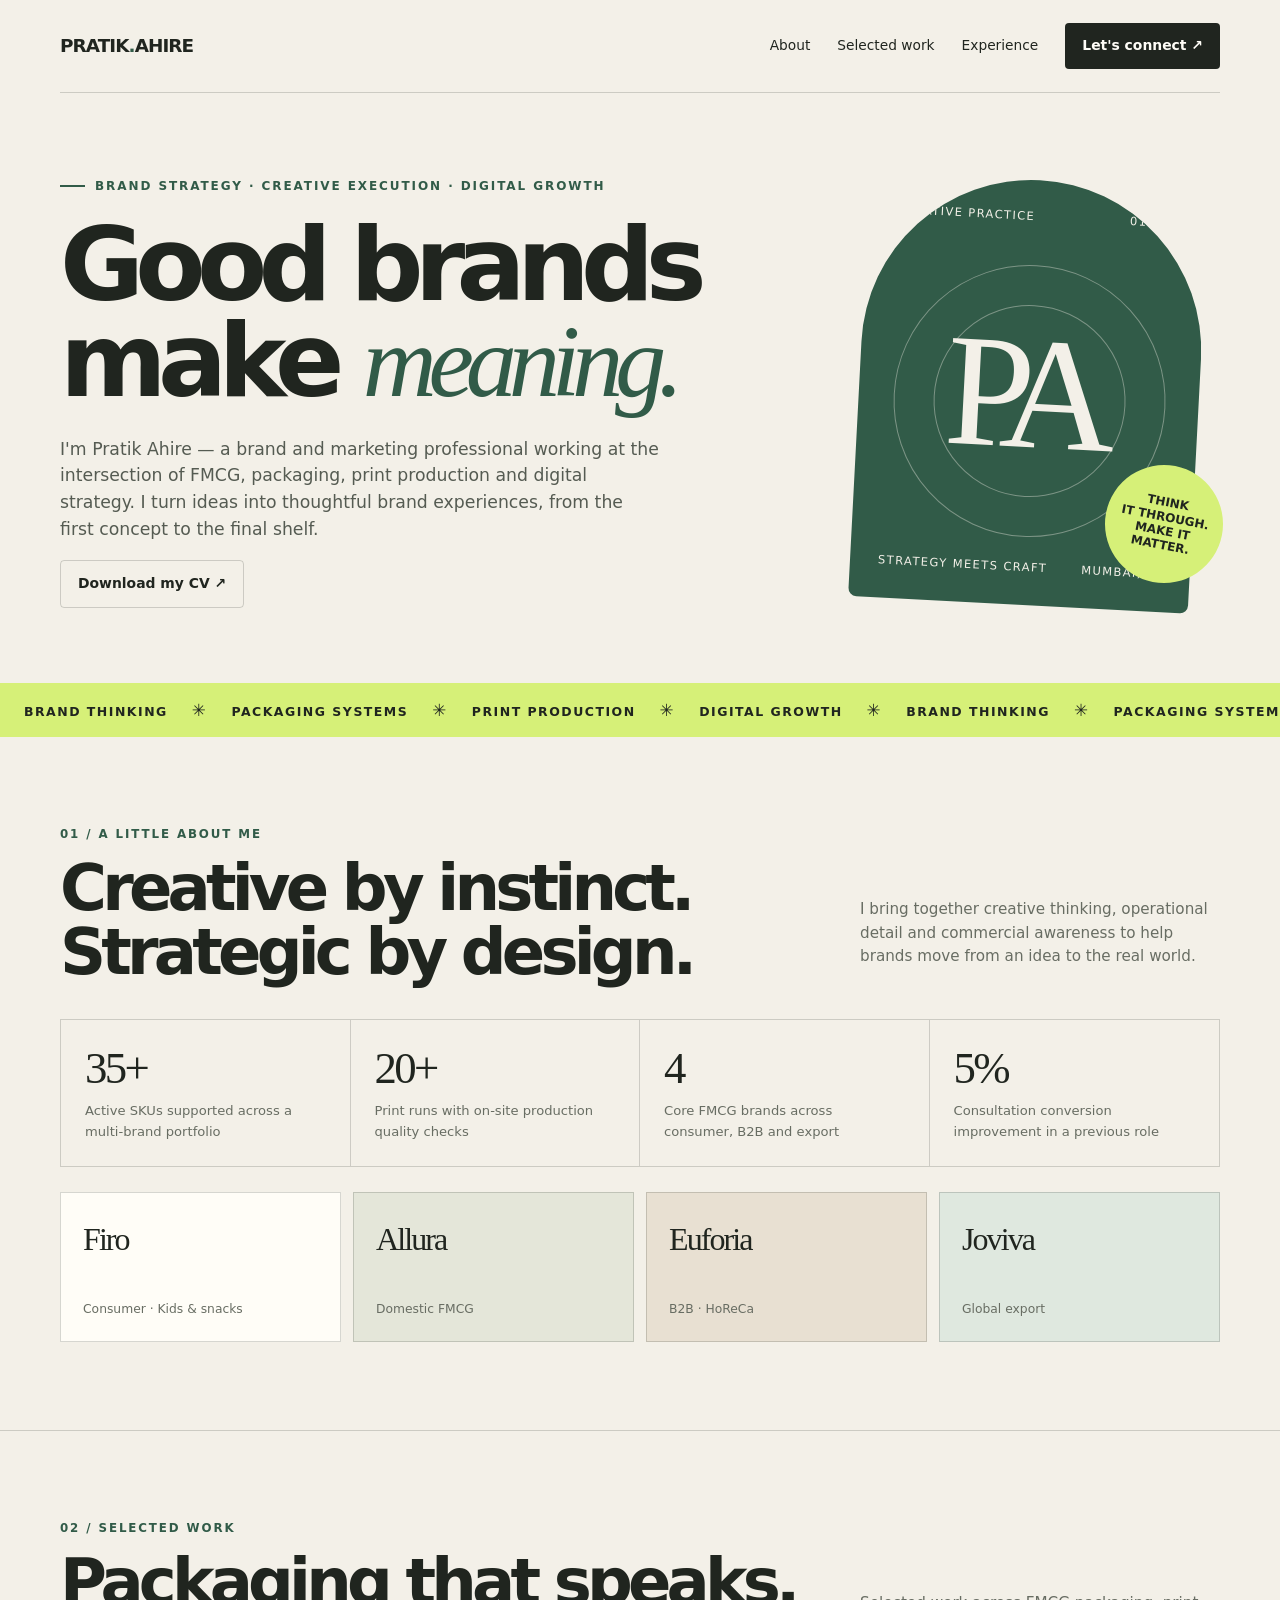
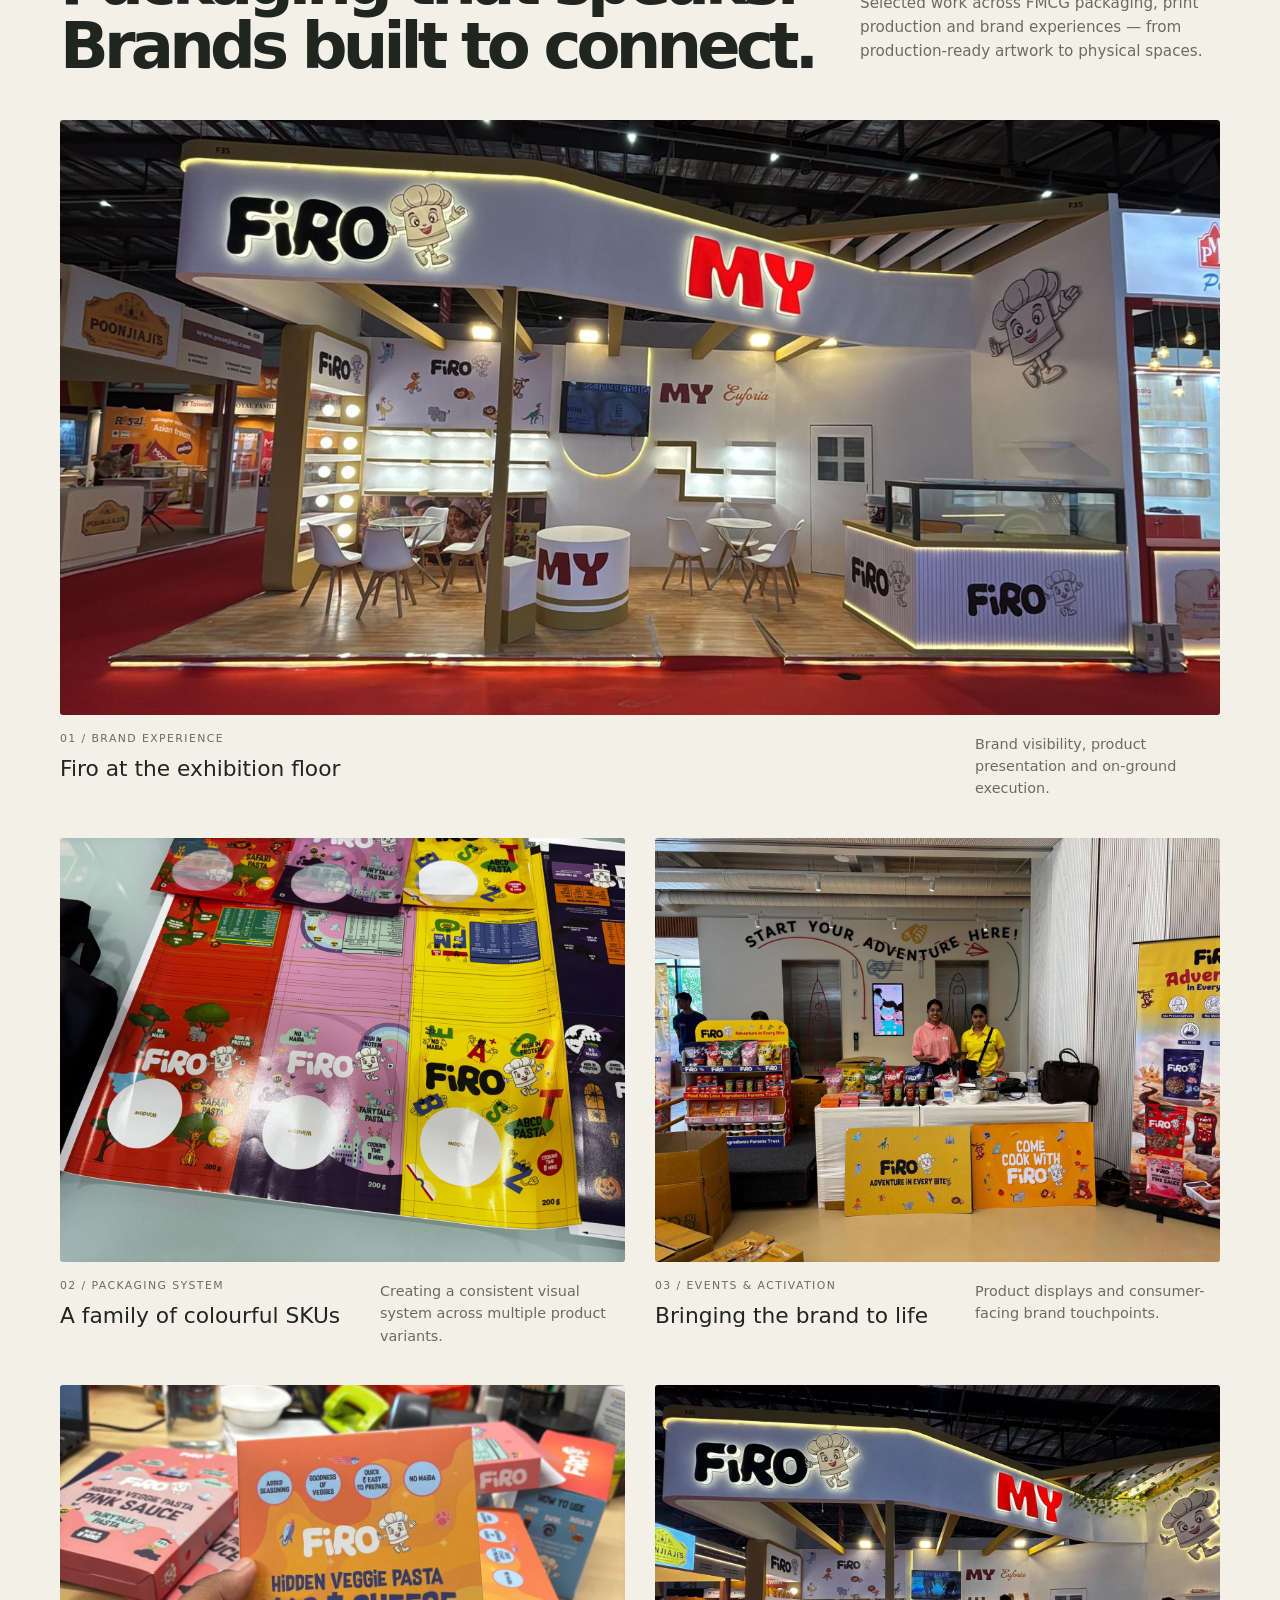
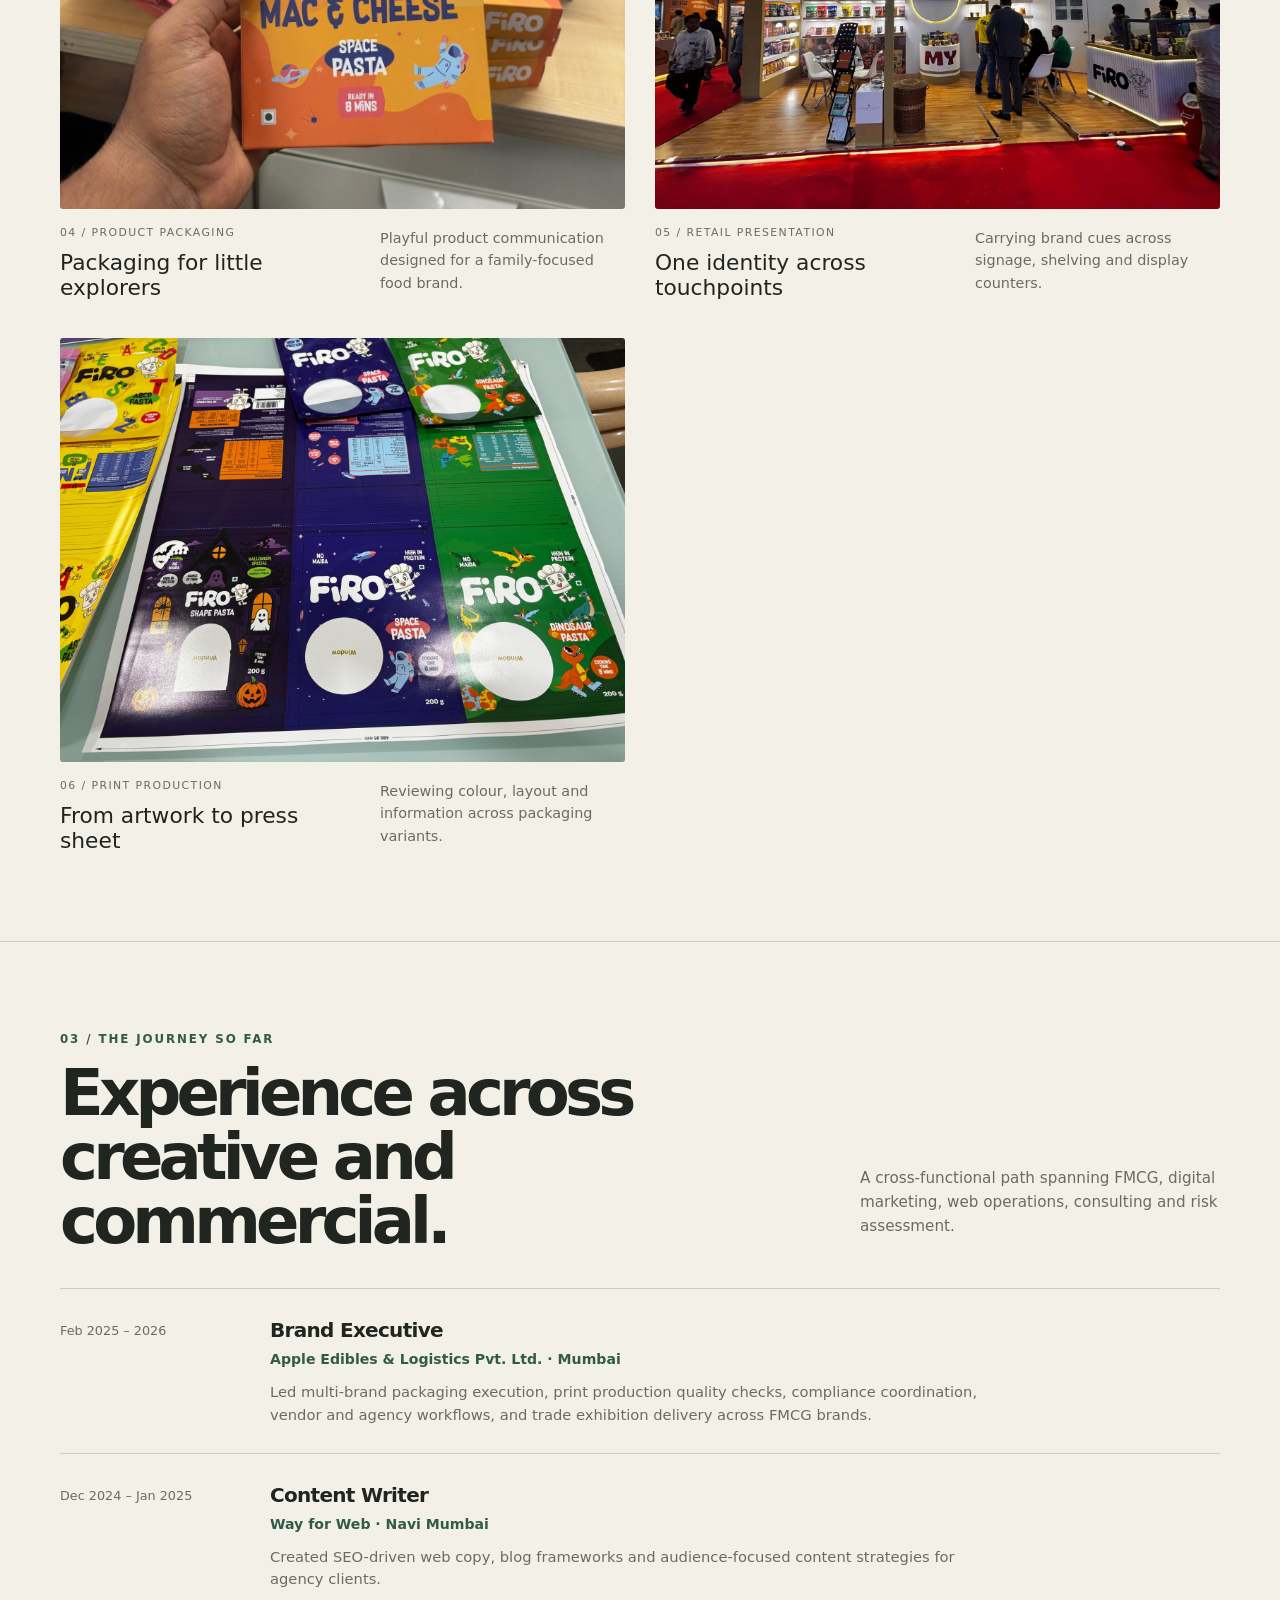
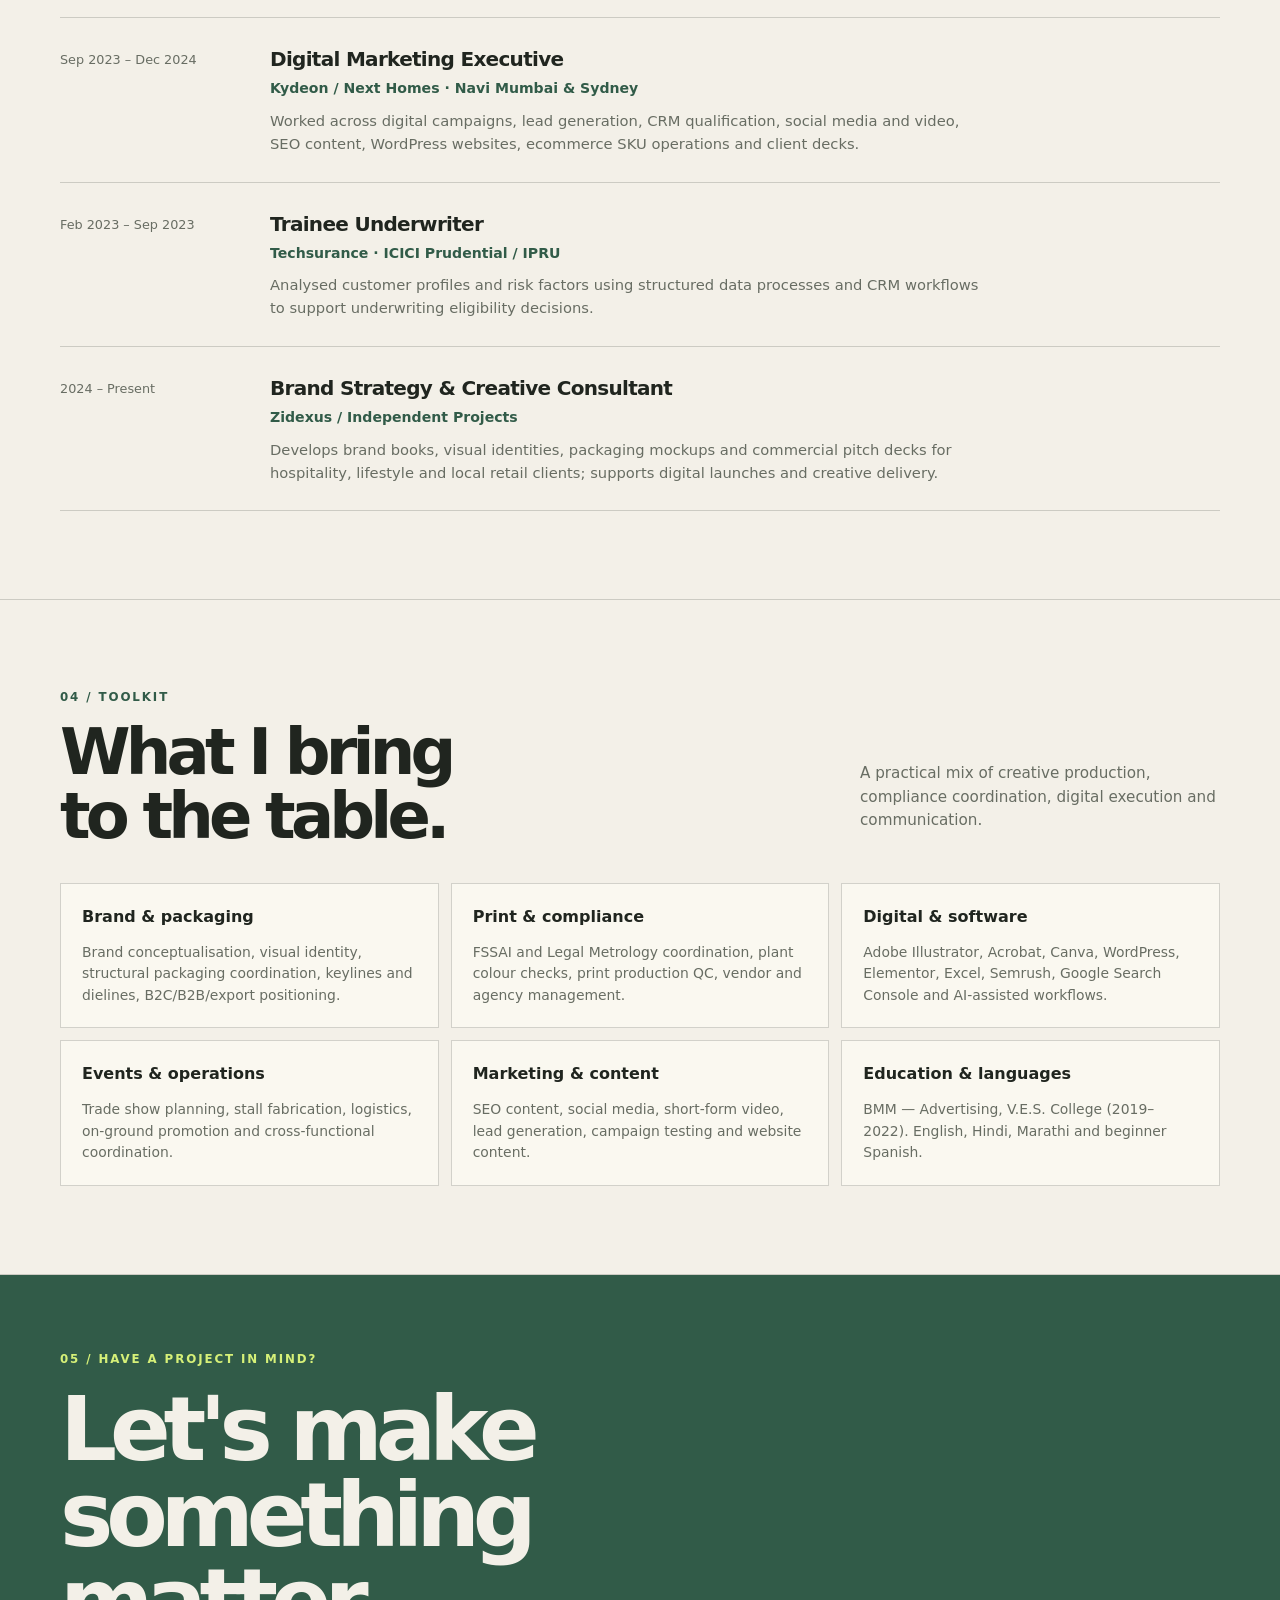
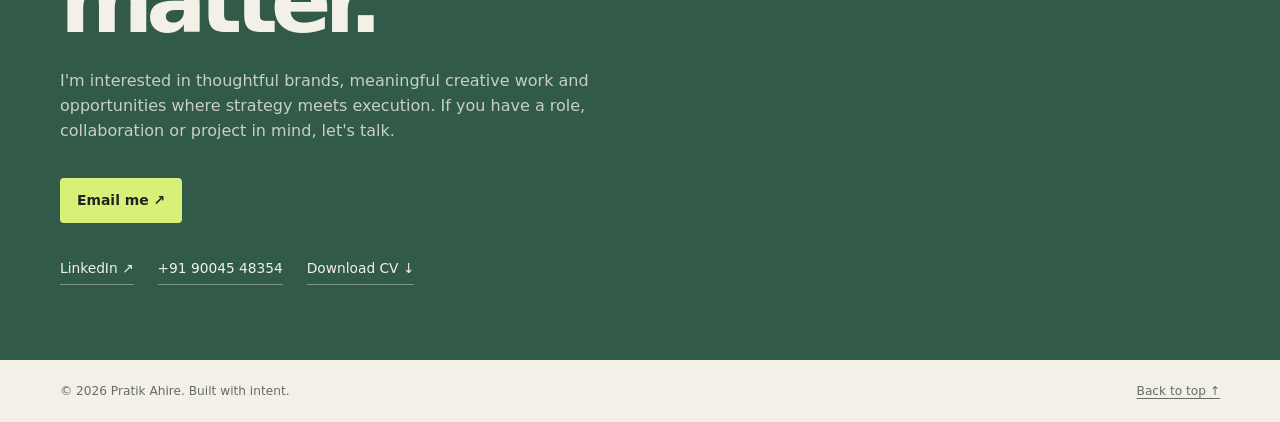
==== index.html @ 761f52c1 "Update index.html" ====
<!DOCTYPE html>
<html lang="en">
<head>
  <meta charset="UTF-8" />
  <meta name="viewport" content="width=device-width, initial-scale=1.0" />
  <meta name="theme-color" content="#f3f0e8" />
  <meta name="description" content="Pratik Ahire — Brand strategy, FMCG packaging, print production and digital growth." />
  <title>Pratik Ahire — Brand Strategy & Creative Execution</title>
  <style>
    :root{--paper:#f3f0e8;--ink:#20251f;--muted:#686d63;--green:#315b48;--lime:#d6f078;--line:rgba(32,37,31,.18);--white:#fffdf7;--serif:Georgia,'Times New Roman',serif;--sans:Inter,ui-sans-serif,system-ui,-apple-system,BlinkMacSystemFont,'Segoe UI',sans-serif}
    *{box-sizing:border-box}html{scroll-behavior:smooth}body{margin:0;background:var(--paper);color:var(--ink);font-family:var(--sans);line-height:1.55}a{color:inherit;text-decoration:none}a:focus-visible,button:focus-visible{outline:3px solid var(--green);outline-offset:4px}.wrap{width:min(1160px,calc(100% - 48px));margin:auto}.nav{display:flex;align-items:center;justify-content:space-between;padding:23px 0;border-bottom:1px solid var(--line)}.wordmark{font-weight:800;letter-spacing:-.05em;font-size:1.15rem}.wordmark span{color:var(--green)}.navlinks{display:flex;gap:27px;align-items:center;font-size:.86rem}.navlinks a:hover{color:var(--green)}.nav-cta,.button{display:inline-flex;align-items:center;justify-content:center;gap:9px;background:var(--ink);color:var(--white);padding:12px 17px;border-radius:4px;font-size:.87rem;font-weight:650;transition:transform .2s,background .2s}.nav-cta:hover,.button:hover{transform:translateY(-2px);background:var(--green)}.hero{padding:84px 0 75px;display:grid;grid-template-columns:1.3fr .7fr;gap:70px;align-items:center}.eyebrow{font-size:.75rem;text-transform:uppercase;letter-spacing:.16em;font-weight:750;color:var(--green);display:flex;align-items:center;gap:10px}.eyebrow:before{content:'';width:25px;height:2px;background:var(--green)}h1{font-size:clamp(3.5rem,8vw,7.2rem);line-height:.94;letter-spacing:-.085em;margin:22px 0 25px;font-weight:650}h1 em{font-family:var(--serif);font-weight:400;letter-spacing:-.08em;color:var(--green)}.hero-copy{max-width:600px;font-size:1.08rem;color:#555b52}.hero-actions{display:flex;gap:12px;flex-wrap:wrap;margin-top:28px}.button.secondary{background:transparent;color:var(--ink);border:1px solid var(--line)}.button.secondary:hover{color:white;border-color:var(--green)}.hero-art{min-height:390px;position:relative;display:grid;place-items:center}.art-card{width:min(100%,340px);aspect-ratio:4/5;background:var(--green);border-radius:170px 170px 8px 8px;position:relative;overflow:hidden;color:var(--paper);padding:28px;display:flex;flex-direction:column;justify-content:space-between;transform:rotate(3deg)}.art-card:before{content:'';position:absolute;width:270px;height:270px;border:1px solid rgba(243,240,232,.38);border-radius:50%;top:85px;left:35px}.art-card:after{content:'';position:absolute;width:190px;height:190px;border:1px solid rgba(243,240,232,.38);border-radius:50%;top:125px;left:75px}.art-top,.art-bottom{position:relative;z-index:2;display:flex;justify-content:space-between;font-size:.72rem;letter-spacing:.12em;text-transform:uppercase}.art-monogram{font-family:var(--serif);font-size:10rem;line-height:1;letter-spacing:-.12em;position:relative;z-index:2;align-self:center;margin-left:-15px}.art-sticker{position:absolute;bottom:22px;right:-3px;background:var(--lime);color:var(--ink);width:118px;height:118px;border-radius:50%;display:grid;place-items:center;text-align:center;font-size:.75rem;line-height:1.2;font-weight:800;transform:rotate(11deg);z-index:3}.ticker{background:var(--lime);padding:14px 0;overflow:hidden;white-space:nowrap;color:var(--ink);font-size:.78rem;text-transform:uppercase;letter-spacing:.12em;font-weight:750}.ticker span{margin:0 24px}.ticker b{font-size:1.05rem}.section{padding:88px 0;border-bottom:1px solid var(--line)}.section-head{display:flex;justify-content:space-between;gap:40px;align-items:end;margin-bottom:35px}.kicker{font-size:.74rem;text-transform:uppercase;letter-spacing:.16em;color:var(--green);font-weight:750}.section h2{font-size:clamp(2.5rem,5vw,4.5rem);letter-spacing:-.075em;line-height:1;margin:13px 0 0;font-weight:600}.section-intro{max-width:360px;color:var(--muted);font-size:.95rem}.stats{display:grid;grid-template-columns:repeat(4,1fr);border:1px solid var(--line)}.stat{padding:24px;border-right:1px solid var(--line)}.stat:last-child{border:0}.stat strong{display:block;font-family:var(--serif);font-size:2.8rem;line-height:1.1;font-weight:400;letter-spacing:-.06em}.stat span{display:block;font-size:.82rem;color:var(--muted);margin-top:8px}.brands{display:grid;grid-template-columns:repeat(4,1fr);gap:12px;margin-top:25px}.brand{min-height:150px;padding:22px;background:var(--white);border:1px solid var(--line);display:flex;flex-direction:column;justify-content:space-between}.brand b{font-family:var(--serif);font-size:2rem;letter-spacing:-.06em;font-weight:500}.brand span{font-size:.77rem;color:var(--muted)}.brand:nth-child(2){background:#e4e6d9}.brand:nth-child(3){background:#e8e0d2}.brand:nth-child(4){background:#dfe8df}.projects{display:grid;grid-template-columns:repeat(2,1fr);gap:16px}.project{background:var(--white);border:1px solid var(--line);padding:28px;min-height:270px;display:flex;flex-direction:column;justify-content:space-between;transition:transform .2s}.project:hover{transform:translateY(-4px)}.project-top{display:flex;justify-content:space-between;align-items:center}.project-number{font-size:.76rem;color:var(--muted)}.project-icon{width:43px;height:43px;border:1px solid var(--line);border-radius:50%;display:grid;place-items:center;color:var(--green);font-size:1.15rem}.project h3{font-size:1.65rem;letter-spacing:-.055em;margin:25px 0 8px}.project p{color:var(--muted);font-size:.92rem;max-width:440px;margin:0}.tags{display:flex;flex-wrap:wrap;gap:7px;margin-top:20px}.tags span{font-size:.69rem;border:1px solid var(--line);padding:5px 8px;border-radius:2px}.timeline{border-top:1px solid var(--line)}.job{display:grid;grid-template-columns:180px 1fr;gap:30px;padding:26px 0;border-bottom:1px solid var(--line)}.job-date{font-size:.8rem;color:var(--muted);padding-top:6px}.job h3{font-size:1.25rem;margin:0;letter-spacing:-.035em}.job .company{font-size:.88rem;color:var(--green);font-weight:700;margin:3px 0 10px}.job p{margin:0;color:var(--muted);font-size:.92rem;max-width:720px}.skill-grid{display:grid;grid-template-columns:repeat(3,1fr);gap:12px}.skill{padding:21px;background:rgba(255,253,247,.6);border:1px solid var(--line)}.skill h3{margin:0 0 12px;font-size:1rem}.skill p{margin:0;color:var(--muted);font-size:.87rem}.contact{background:var(--green);color:var(--paper);padding:75px 0;margin-top:0}.contact .kicker{color:var(--lime)}.contact h2{font-size:clamp(3rem,7vw,6rem);line-height:.96;letter-spacing:-.08em;font-weight:550;margin:18px 0 25px;max-width:760px}.contact p{color:rgba(243,240,232,.78);max-width:530px}.contact .button{background:var(--lime);color:var(--ink);margin-top:18px}.contact .button:hover{background:white}.contact-links{display:flex;flex-wrap:wrap;gap:24px;margin-top:35px;font-size:.86rem}.contact-links a{border-bottom:1px solid rgba(243,240,232,.4);padding-bottom:4px}.footer{padding:22px 0;display:flex;justify-content:space-between;gap:15px;font-size:.76rem;color:var(--muted)}.footer a{text-decoration:underline;text-underline-offset:3px}.reveal{animation:rise .7s both}@keyframes rise{from{opacity:0;transform:translateY(18px)}to{opacity:1;transform:translateY(0)}}@media(max-width:800px){.wrap{width:min(100% - 32px,600px)}.navlinks a:not(.nav-cta){display:none}.hero{grid-template-columns:1fr;gap:22px;padding:65px 0 50px}.hero-art{min-height:340px}.art-card{width:270px}.art-monogram{font-size:8rem}.art-sticker{right:7%}.section{padding:64px 0}.section-head{display:block}.section-intro{margin-top:18px}.stats{grid-template-columns:repeat(2,1fr)}.stat:nth-child(2){border-right:0}.stat:nth-child(-n+2){border-bottom:1px solid var(--line)}.brands{grid-template-columns:repeat(2,1fr)}.projects{grid-template-columns:1fr}.job{grid-template-columns:1fr;gap:8px}.skill-grid{grid-template-columns:1fr}.contact{padding:60px 0}.footer{flex-direction:column}}@media(prefers-reduced-motion:reduce){html{scroll-behavior:auto}.reveal{animation:none}*{transition:none!important}}
  
/* Selected Work gallery */
.work-gallery {
  display: grid;
  grid-template-columns: repeat(2, minmax(0, 1fr));
  gap: clamp(22px, 3vw, 42px) clamp(16px, 2.4vw, 30px);
  margin-top: 42px;
}
.work-card { min-width: 0; }
.work-card-featured { grid-column: 1 / -1; }
.work-image {
  overflow: hidden;
  background: #e9e5dc;
  border-radius: 3px;
  aspect-ratio: 4 / 3;
}
.work-card-featured .work-image { aspect-ratio: 16 / 8.2; }
.work-image img {
  display: block;
  width: 100%;
  height: 100%;
  object-fit: cover;
  transition: transform .55s cubic-bezier(.2,.7,.2,1);
}
.work-card:hover .work-image img { transform: scale(1.025); }
.work-caption {
  display: flex;
  align-items: flex-start;
  justify-content: space-between;
  gap: 20px;
  padding-top: 16px;
}
.work-category {
  display: block;
  margin-bottom: 8px;
  color: var(--muted, #686d63);
  font-size: .68rem;
  letter-spacing: .13em;
  text-transform: uppercase;
}
.work-caption h3 {
  margin: 0;
  font-size: clamp(1.15rem, 1.7vw, 1.65rem);
  line-height: 1.15;
  font-weight: 500;
}
.work-caption p {
  max-width: 245px;
  margin: 2px 0 0;
  color: var(--muted, #686d63);
  font-size: .9rem;
  line-height: 1.55;
}
@media (max-width: 700px) {
  .work-gallery { grid-template-columns: 1fr; gap: 30px; margin-top: 28px; }
  .work-card-featured { grid-column: auto; }
  .work-card-featured .work-image,
  .work-image { aspect-ratio: 4 / 3; }
  .work-caption { display: block; }
  .work-caption p { max-width: none; margin-top: 9px; }
}

  </style>
</head>
<body>
  <header class="wrap">
    <nav class="nav" aria-label="Main navigation">
      <a class="wordmark" href="#home">PRATIK<span>.</span>AHIRE</a>
      <div class="navlinks"><a href="#about">About</a><a href="#work">Selected work</a><a href="#experience">Experience</a><a class="nav-cta" href="#contact">Let's connect ↗</a></div>
    </nav>
  </header>
  <main>
    <section class="hero wrap" id="home">
      <div class="reveal">
        <div class="eyebrow">Brand strategy · Creative execution · Digital growth</div>
        <h1>Good brands<br>make <em>meaning.</em></h1>
        <p class="hero-copy">I'm Pratik Ahire — a brand and marketing professional working at the intersection of FMCG, packaging, print production and digital strategy. I turn ideas into thoughtful brand experiences, from the first concept to the final shelf.</p>        
<a class="button secondary"
   href="./Pratik_Ahire_CV.pdf"
   download="Pratik_Ahire_CV.pdf">
  Download my CV ↗
</a>
      </div>
      <div class="hero-art" aria-label="Abstract monogram graphic">
        <div class="art-card"><div class="art-top"><span>Creative practice</span><span>01 / 26</span></div><div class="art-monogram">PA</div><div class="art-bottom"><span>Strategy meets craft</span><span>Mumbai, IN</span></div></div>
        <div class="art-sticker">THINK<br>IT THROUGH.<br>MAKE IT<br>MATTER.</div>
      </div>
    </section>
    <div class="ticker" aria-hidden="true"><span>Brand thinking</span><b>✳</b><span>Packaging systems</span><b>✳</b><span>Print production</span><b>✳</b><span>Digital growth</span><b>✳</b><span>Brand thinking</span><b>✳</b><span>Packaging systems</span></div>

    <section class="section" id="about"><div class="wrap">
      <div class="section-head"><div><div class="kicker">01 / A little about me</div><h2>Creative by instinct.<br>Strategic by design.</h2></div><p class="section-intro">I bring together creative thinking, operational detail and commercial awareness to help brands move from an idea to the real world.</p></div>
      <div class="stats"><div class="stat"><strong>35+</strong><span>Active SKUs supported across a multi-brand portfolio</span></div><div class="stat"><strong>20+</strong><span>Print runs with on-site production quality checks</span></div><div class="stat"><strong>4</strong><span>Core FMCG brands across consumer, B2B and export</span></div><div class="stat"><strong>5%</strong><span>Consultation conversion improvement in a previous role</span></div></div>
      <div class="brands" aria-label="Brands supported"><div class="brand"><b>Firo</b><span>Consumer · Kids & snacks</span></div><div class="brand"><b>Allura</b><span>Domestic FMCG</span></div><div class="brand"><b>Euforia</b><span>B2B · HoReCa</span></div><div class="brand"><b>Joviva</b><span>Global export</span></div></div>
    </div></section>
    <section class="section" id="work">
  <div class="wrap">
    <div class="section-head gallery-heading">
      <div>
        <div class="kicker">02 / Selected work</div>
        <h2>Packaging that speaks.<br>Brands built to connect.</h2>
      </div>
      <p class="section-intro">
        Selected work across FMCG packaging, print production and
        brand experiences — from production-ready artwork to physical spaces.
      </p>
    </div>

    <div class="work-gallery">
      <article class="work-card work-card-featured">
        <div class="work-image">
          <img src="images/firo-exhibition-stall.jpg"
               alt="Firo and Euforia branded exhibition stall"
               loading="lazy">
        </div>
        <div class="work-caption">
          <div>
            <span class="work-category">01 / BRAND EXPERIENCE</span>
            <h3>Firo at the exhibition floor</h3>
          </div>
          <p>Brand visibility, product presentation and on-ground execution.</p>
        </div>
      </article>

      <article class="work-card">
        <div class="work-image">
          <img src="images/firo-packaging-print-sheets.jpg"
               alt="Firo pasta packaging artwork printed on production sheets"
               loading="lazy">
        </div>
        <div class="work-caption">
          <div>
            <span class="work-category">02 / PACKAGING SYSTEM</span>
            <h3>A family of colourful SKUs</h3>
          </div>
          <p>Creating a consistent visual system across multiple product variants.</p>
        </div>
      </article>

      <article class="work-card">
        <div class="work-image">
          <img src="images/firo-brand-activation.jpg"
               alt="Firo product display and brand activation at an event"
               loading="lazy">
        </div>
        <div class="work-caption">
          <div>
            <span class="work-category">03 / EVENTS & ACTIVATION</span>
            <h3>Bringing the brand to life</h3>
          </div>
          <p>Product displays and consumer-facing brand touchpoints.</p>
        </div>
      </article>

      <article class="work-card">
        <div class="work-image">
          <img src="images/firo-product-packaging.jpg"
               alt="Firo Hidden Veggie Pasta Mac and Cheese product pack"
               loading="lazy">
        </div>
        <div class="work-caption">
          <div>
            <span class="work-category">04 / PRODUCT PACKAGING</span>
            <h3>Packaging for little explorers</h3>
          </div>
          <p>Playful product communication designed for a family-focused food brand.</p>
        </div>
      </article>

      <article class="work-card">
        <div class="work-image">
          <img src="images/firo-exhibition-stall-detail.jpg"
               alt="Closer view of the Firo exhibition booth and product shelves"
               loading="lazy">
        </div>
        <div class="work-caption">
          <div>
            <span class="work-category">05 / RETAIL PRESENTATION</span>
            <h3>One identity across touchpoints</h3>
          </div>
          <p>Carrying brand cues across signage, shelving and display counters.</p>
        </div>
      </article>

      <article class="work-card">
        <div class="work-image">
          <img src="images/firo-sku-print-range.jpg"
               alt="Multiple Firo packaging variants arranged on print sheets"
               loading="lazy">
        </div>
        <div class="work-caption">
          <div>
            <span class="work-category">06 / PRINT PRODUCTION</span>
            <h3>From artwork to press sheet</h3>
          </div>
          <p>Reviewing colour, layout and information across packaging variants.</p>
        </div>
      </article>
    </div>
  </div>
</section>

    <section class="section" id="experience"><div class="wrap">
      <div class="section-head"><div><div class="kicker">03 / The journey so far</div><h2>Experience across<br>creative and commercial.</h2></div><p class="section-intro">A cross-functional path spanning FMCG, digital marketing, web operations, consulting and risk assessment.</p></div>
      <div class="timeline">
        <article class="job"><div class="job-date">Feb 2025 – 2026</div><div><h3>Brand Executive</h3><div class="company">Apple Edibles & Logistics Pvt. Ltd. · Mumbai</div><p>Led multi-brand packaging execution, print production quality checks, compliance coordination, vendor and agency workflows, and trade exhibition delivery across FMCG brands.</p></div></article>
        <article class="job"><div class="job-date">Dec 2024 – Jan 2025</div><div><h3>Content Writer</h3><div class="company">Way for Web · Navi Mumbai</div><p>Created SEO-driven web copy, blog frameworks and audience-focused content strategies for agency clients.</p></div></article>
        <article class="job"><div class="job-date">Sep 2023 – Dec 2024</div><div><h3>Digital Marketing Executive</h3><div class="company">Kydeon / Next Homes · Navi Mumbai & Sydney</div><p>Worked across digital campaigns, lead generation, CRM qualification, social media and video, SEO content, WordPress websites, ecommerce SKU operations and client decks.</p></div></article>
        <article class="job"><div class="job-date">Feb 2023 – Sep 2023</div><div><h3>Trainee Underwriter</h3><div class="company">Techsurance · ICICI Prudential / IPRU</div><p>Analysed customer profiles and risk factors using structured data processes and CRM workflows to support underwriting eligibility decisions.</p></div></article>
        <article class="job"><div class="job-date">2024 – Present</div><div><h3>Brand Strategy & Creative Consultant</h3><div class="company">Zidexus / Independent Projects</div><p>Develops brand books, visual identities, packaging mockups and commercial pitch decks for hospitality, lifestyle and local retail clients; supports digital launches and creative delivery.</p></div></article>
      </div>
    </div></section>

    <section class="section"><div class="wrap">
      <div class="section-head"><div><div class="kicker">04 / Toolkit</div><h2>What I bring<br>to the table.</h2></div><p class="section-intro">A practical mix of creative production, compliance coordination, digital execution and communication.</p></div>
      <div class="skill-grid"><div class="skill"><h3>Brand & packaging</h3><p>Brand conceptualisation, visual identity, structural packaging coordination, keylines and dielines, B2C/B2B/export positioning.</p></div><div class="skill"><h3>Print & compliance</h3><p>FSSAI and Legal Metrology coordination, plant colour checks, print production QC, vendor and agency management.</p></div><div class="skill"><h3>Digital & software</h3><p>Adobe Illustrator, Acrobat, Canva, WordPress, Elementor, Excel, Semrush, Google Search Console and AI-assisted workflows.</p></div><div class="skill"><h3>Events & operations</h3><p>Trade show planning, stall fabrication, logistics, on-ground promotion and cross-functional coordination.</p></div><div class="skill"><h3>Marketing & content</h3><p>SEO content, social media, short-form video, lead generation, campaign testing and website content.</p></div><div class="skill"><h3>Education & languages</h3><p>BMM — Advertising, V.E.S. College (2019–2022). English, Hindi, Marathi and beginner Spanish.</p></div></div>
    </div></section>

    <section class="contact" id="contact"><div class="wrap"><div class="kicker">05 / Have a project in mind?</div><h2>Let's make<br>something matter.</h2><p>I'm interested in thoughtful brands, meaningful creative work and opportunities where strategy meets execution. If you have a role, collaboration or project in mind, let's talk.</p><a class="button" href="mailto:s.pratikbusiness@gmail.com?subject=Let's%20connect">Email me ↗</a><div class="contact-links"><a href="https://www.linkedin.com/in/bunxyzn/" target="_blank" rel="noreferrer">LinkedIn ↗</a><a href="tel:+919004548354">+91 90045 48354</a><a href="./Pratik_Ahire_CV.pdf" download>Download CV ↓</a></div></div></section>
  </main>
  <footer class="wrap footer"><span>© <span id="year">2026</span> Pratik Ahire. Built with intent.</span><a href="#home">Back to top ↑</a></footer>
</body>
</html>
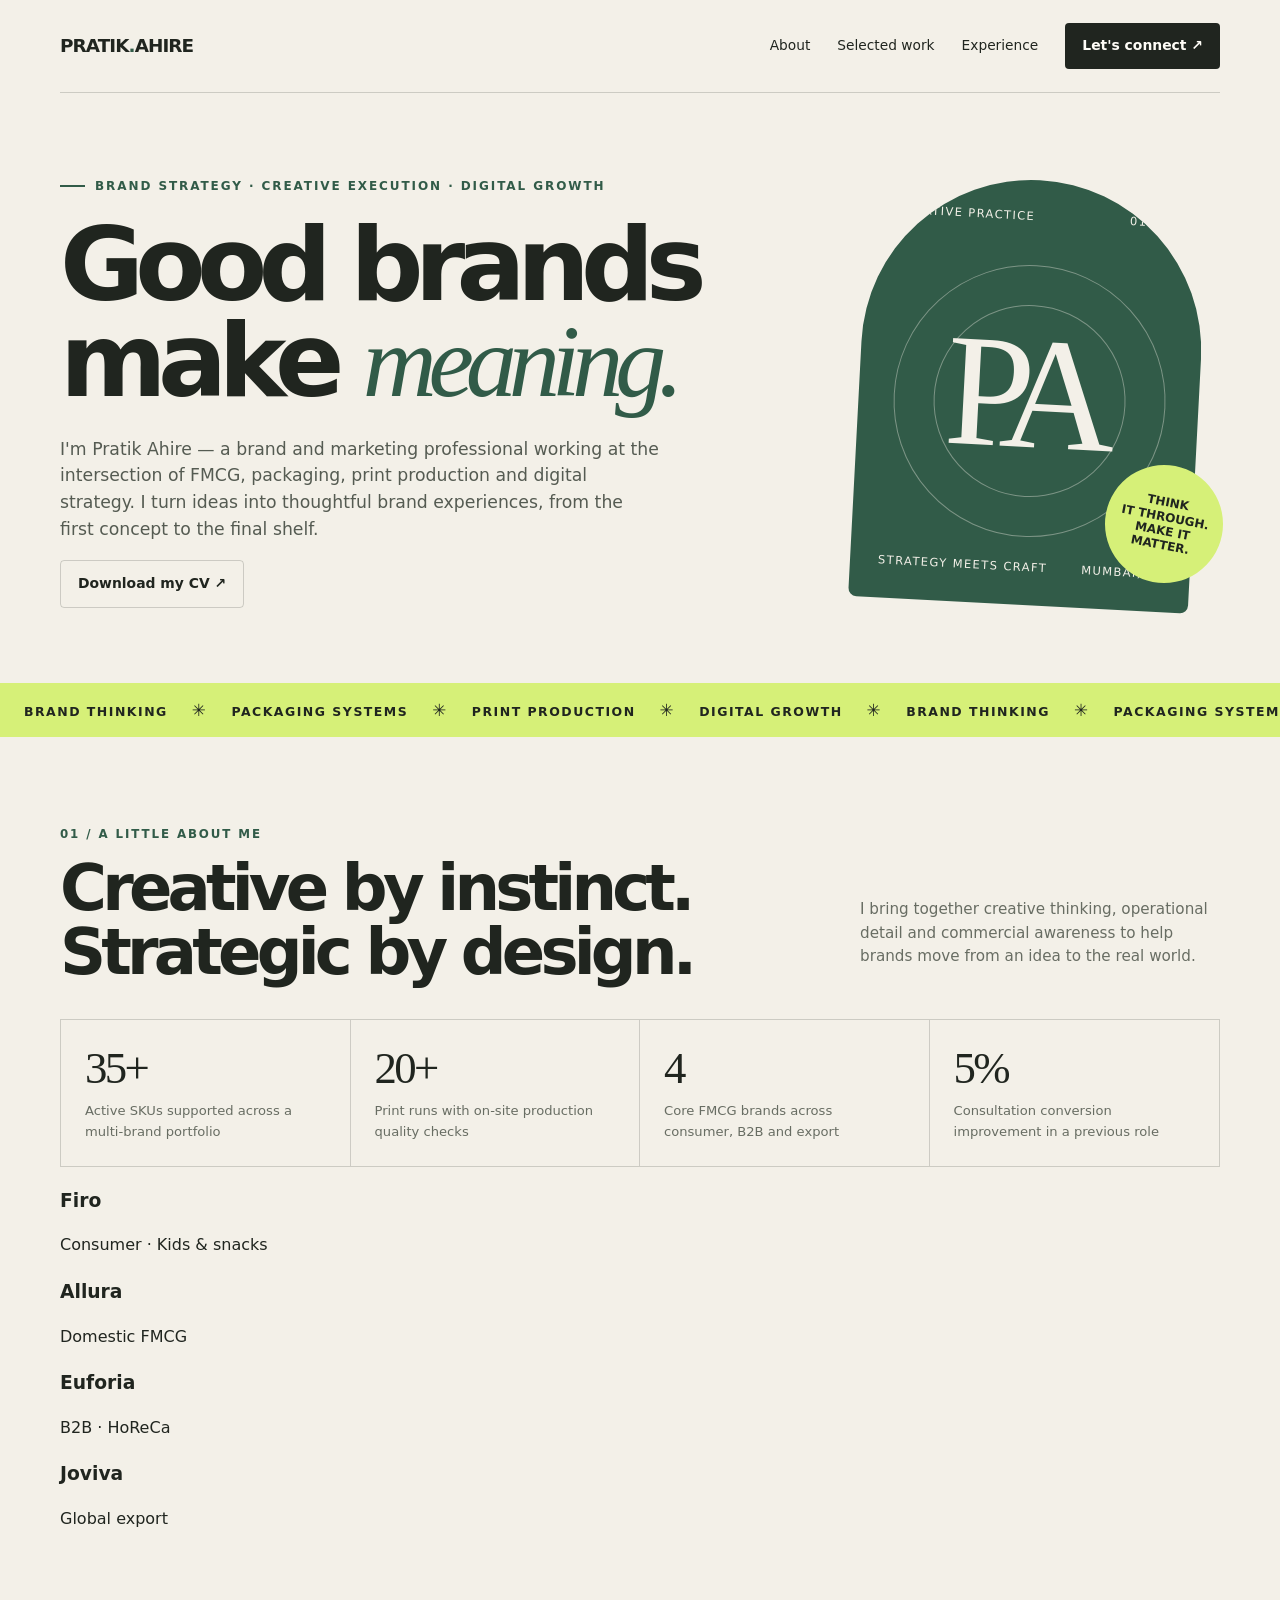
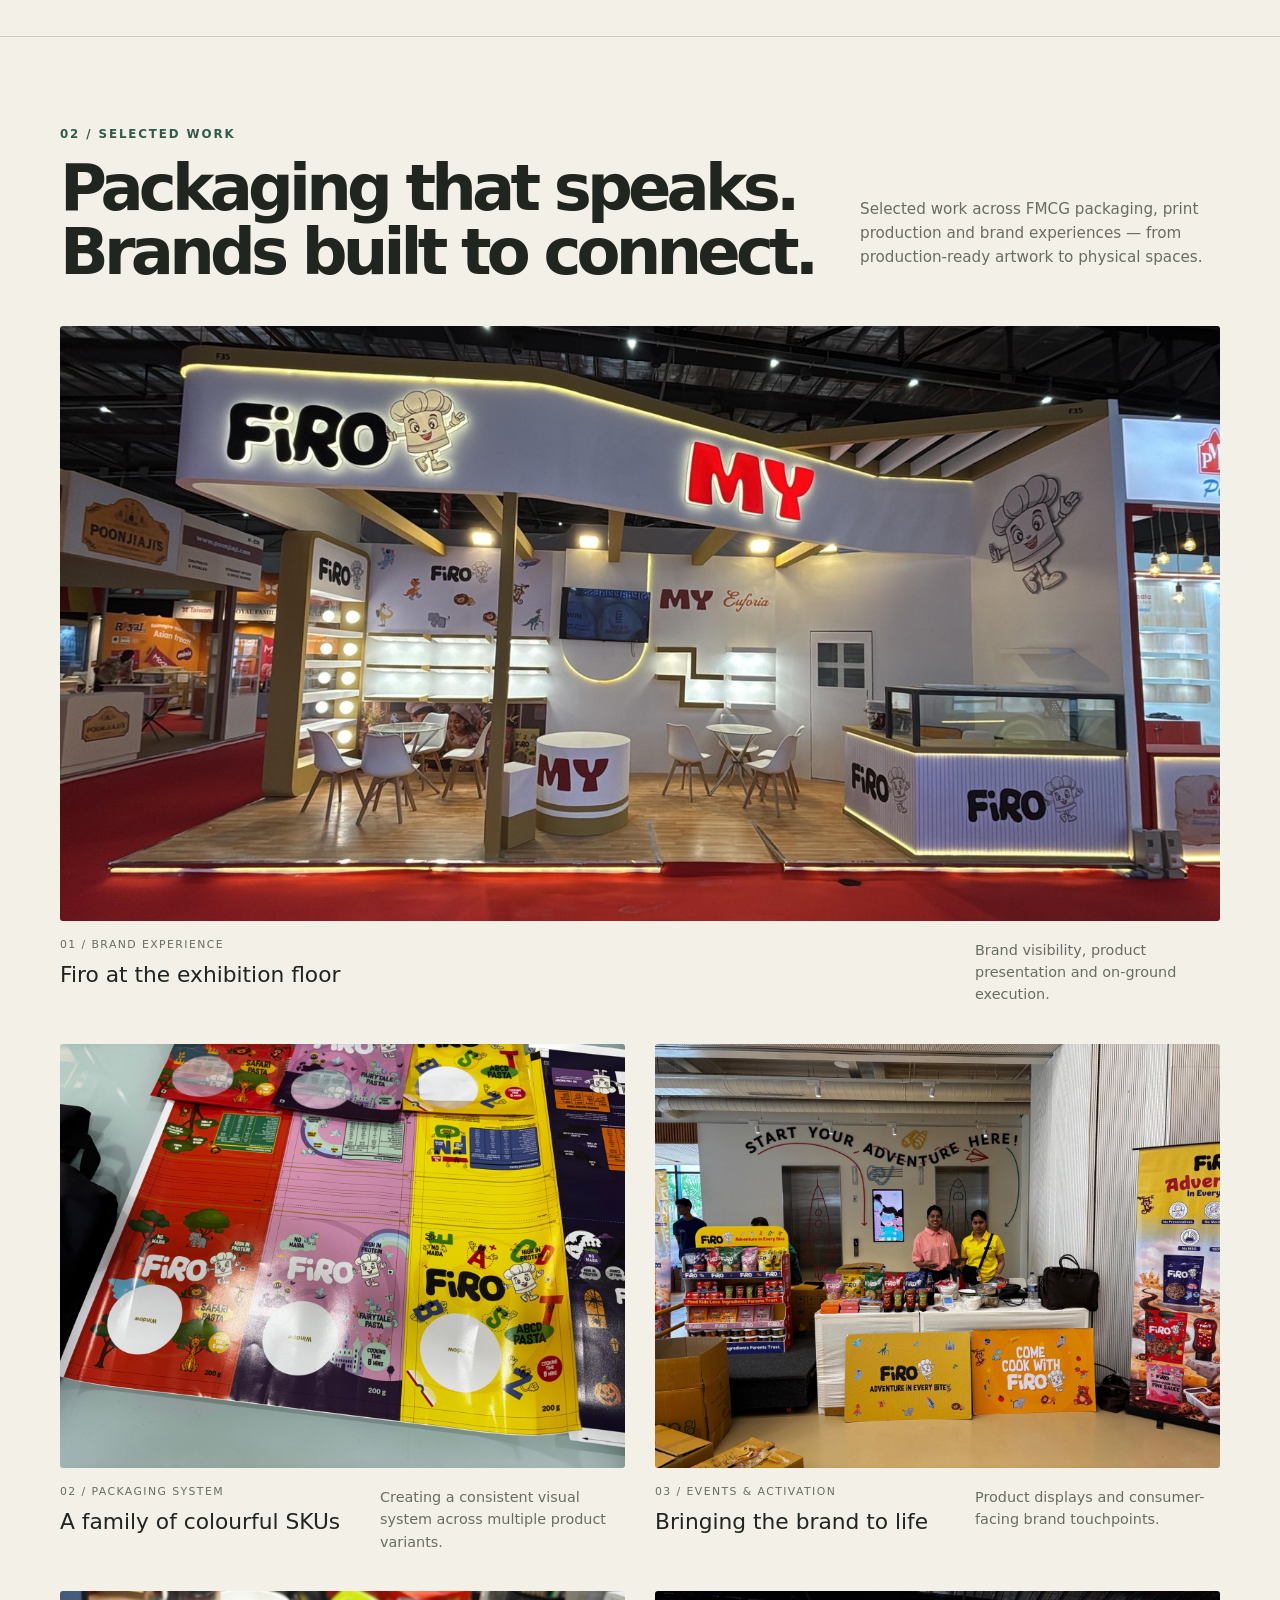
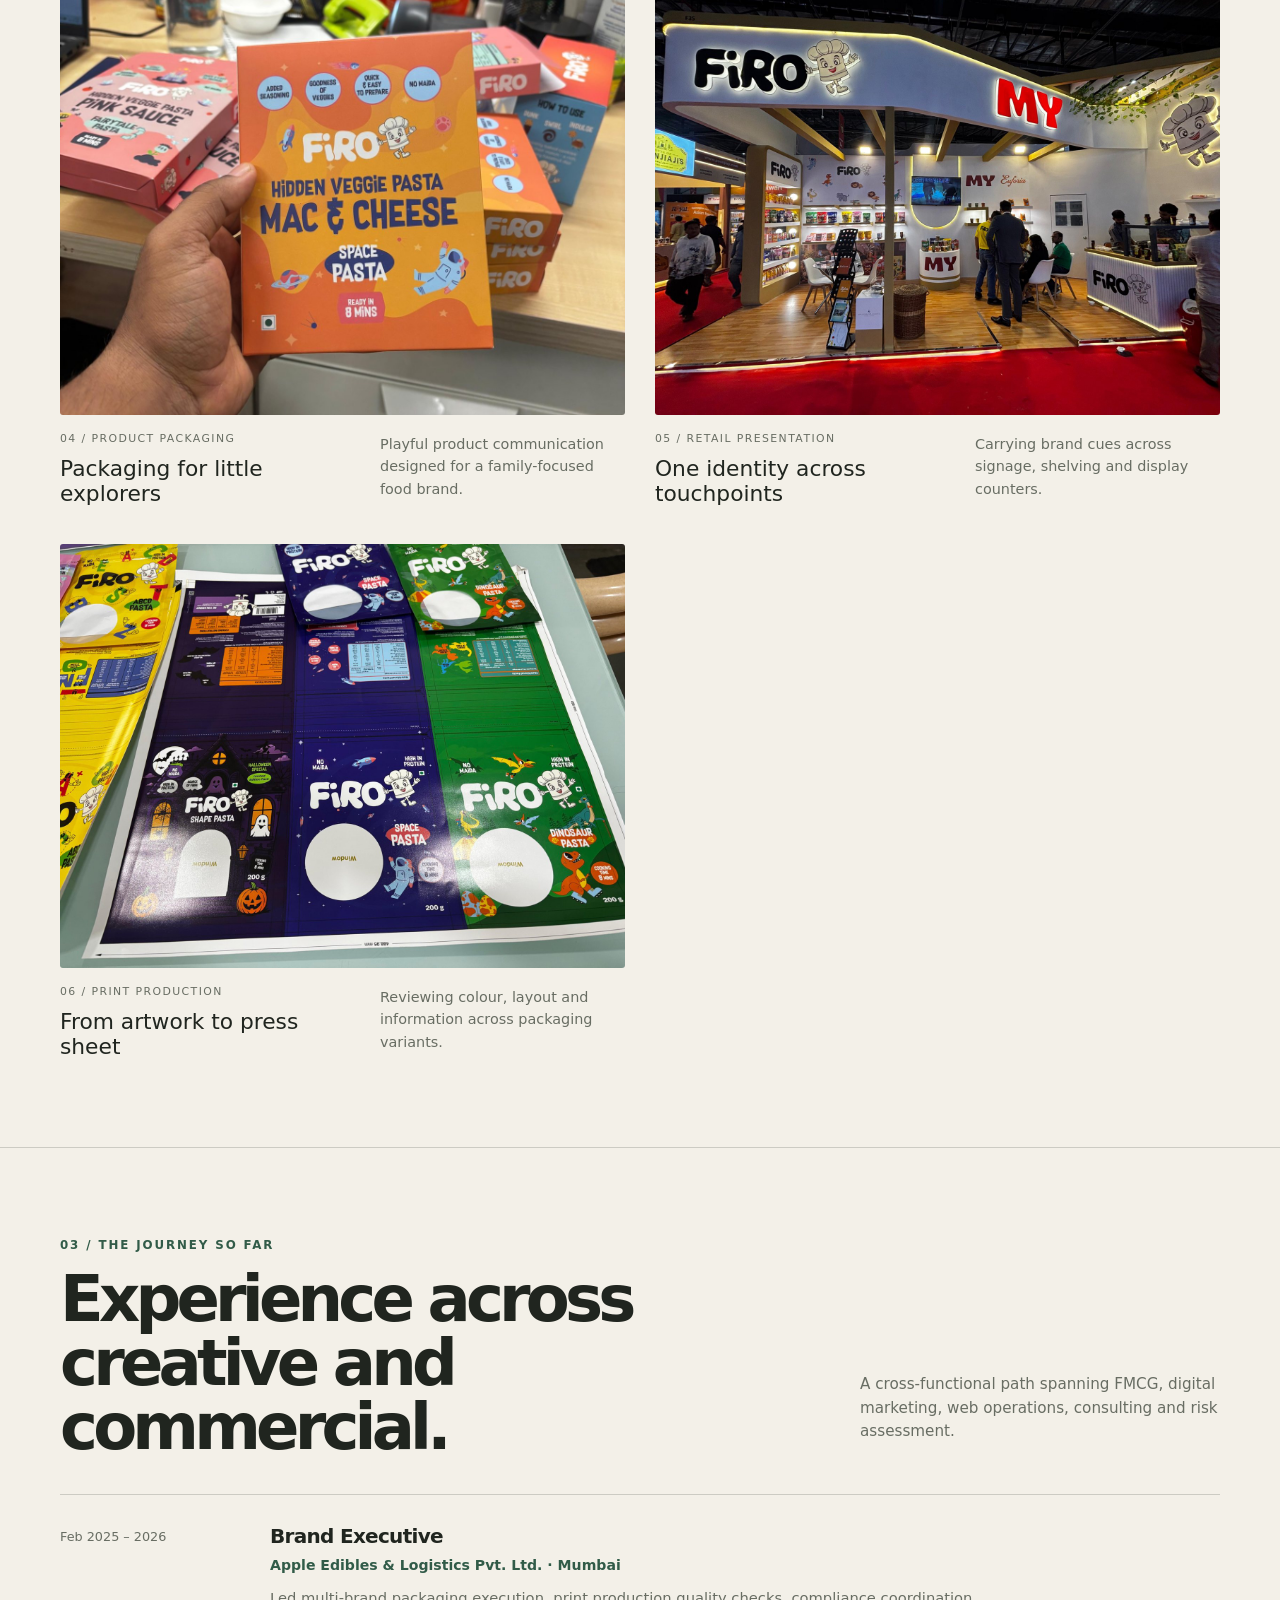
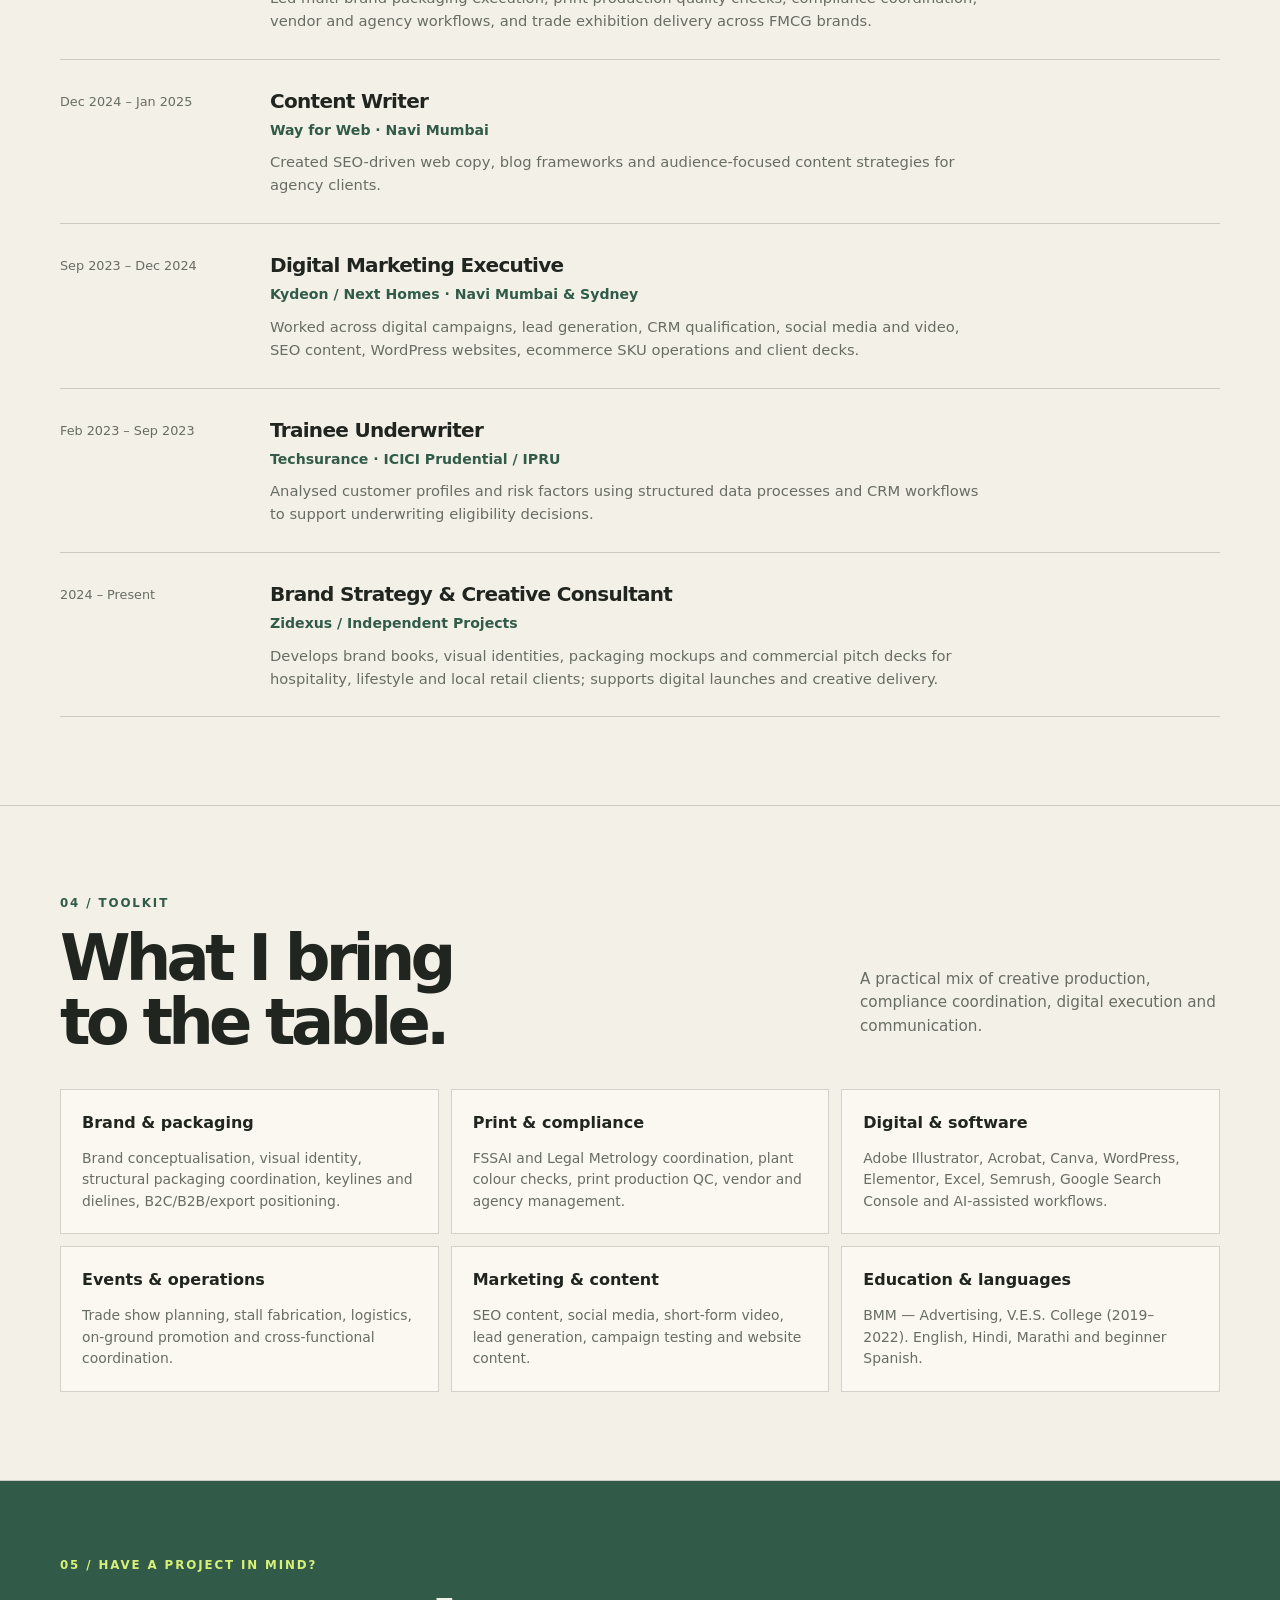
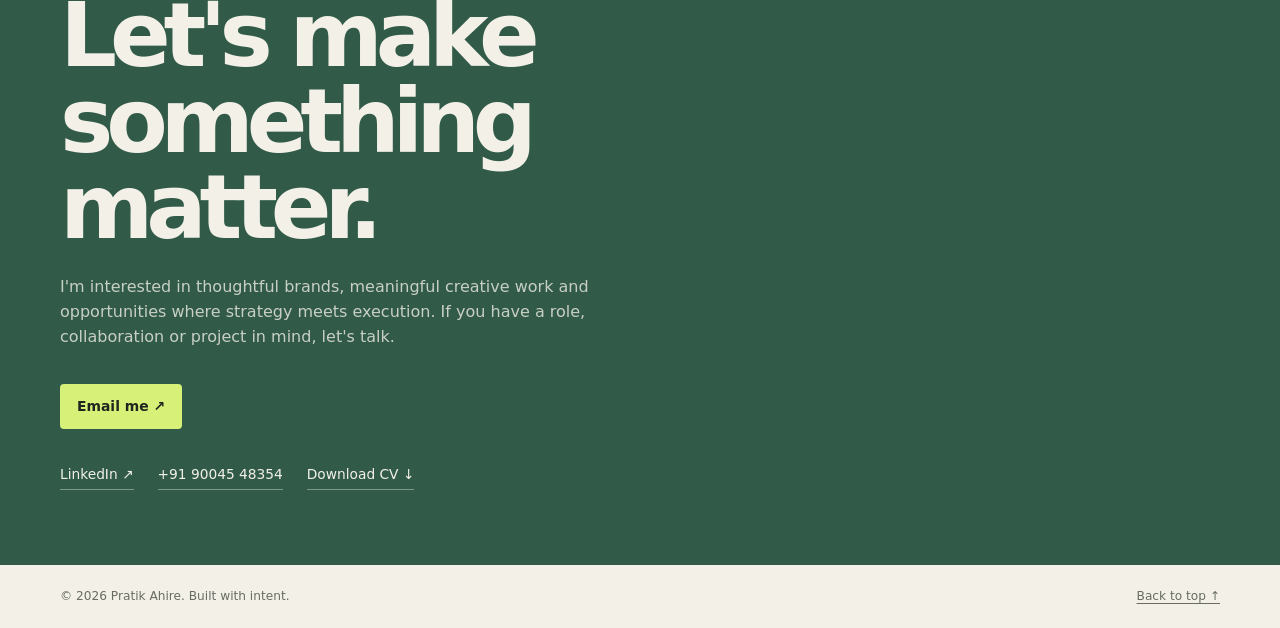
==== commit 632c2b62: "Update index.html" ====
--- a/index.html
+++ b/index.html
@@ -102,7 +102,29 @@
     <section class="section" id="about"><div class="wrap">
       <div class="section-head"><div><div class="kicker">01 / A little about me</div><h2>Creative by instinct.<br>Strategic by design.</h2></div><p class="section-intro">I bring together creative thinking, operational detail and commercial awareness to help brands move from an idea to the real world.</p></div>
       <div class="stats"><div class="stat"><strong>35+</strong><span>Active SKUs supported across a multi-brand portfolio</span></div><div class="stat"><strong>20+</strong><span>Print runs with on-site production quality checks</span></div><div class="stat"><strong>4</strong><span>Core FMCG brands across consumer, B2B and export</span></div><div class="stat"><strong>5%</strong><span>Consultation conversion improvement in a previous role</span></div></div>
-      <div class="brands" aria-label="Brands supported"><div class="brand"><b>Firo</b><span>Consumer · Kids & snacks</span></div><div class="brand"><b>Allura</b><span>Domestic FMCG</span></div><div class="brand"><b>Euforia</b><span>B2B · HoReCa</span></div><div class="brand"><b>Joviva</b><span>Global export</span></div></div>
+      
+<div class="brand-cards">
+  <a class="brand-card firo" href="https://firofoods.com/" target="_blank" rel="noopener noreferrer">
+    <h3>Firo</h3>
+    <p>Consumer · Kids & snacks</p>
+  </a>
+
+  <a class="brand-card allura" href="https://allurafoods.com/" target="_blank" rel="noopener noreferrer">
+    <h3>Allura</h3>
+    <p>Domestic FMCG</p>
+  </a>
+
+  <a class="brand-card euforia" href="https://euforiapasta.com/" target="_blank" rel="noopener noreferrer">
+    <h3>Euforia</h3>
+    <p>B2B · HoReCa</p>
+  </a>
+
+  <a class="brand-card joviva" href="https://joviva.com/" target="_blank" rel="noopener noreferrer">
+    <h3>Joviva</h3>
+    <p>Global export</p>
+  </a>
+</div>
+
     </div></section>
     <section class="section" id="work">
   <div class="wrap">
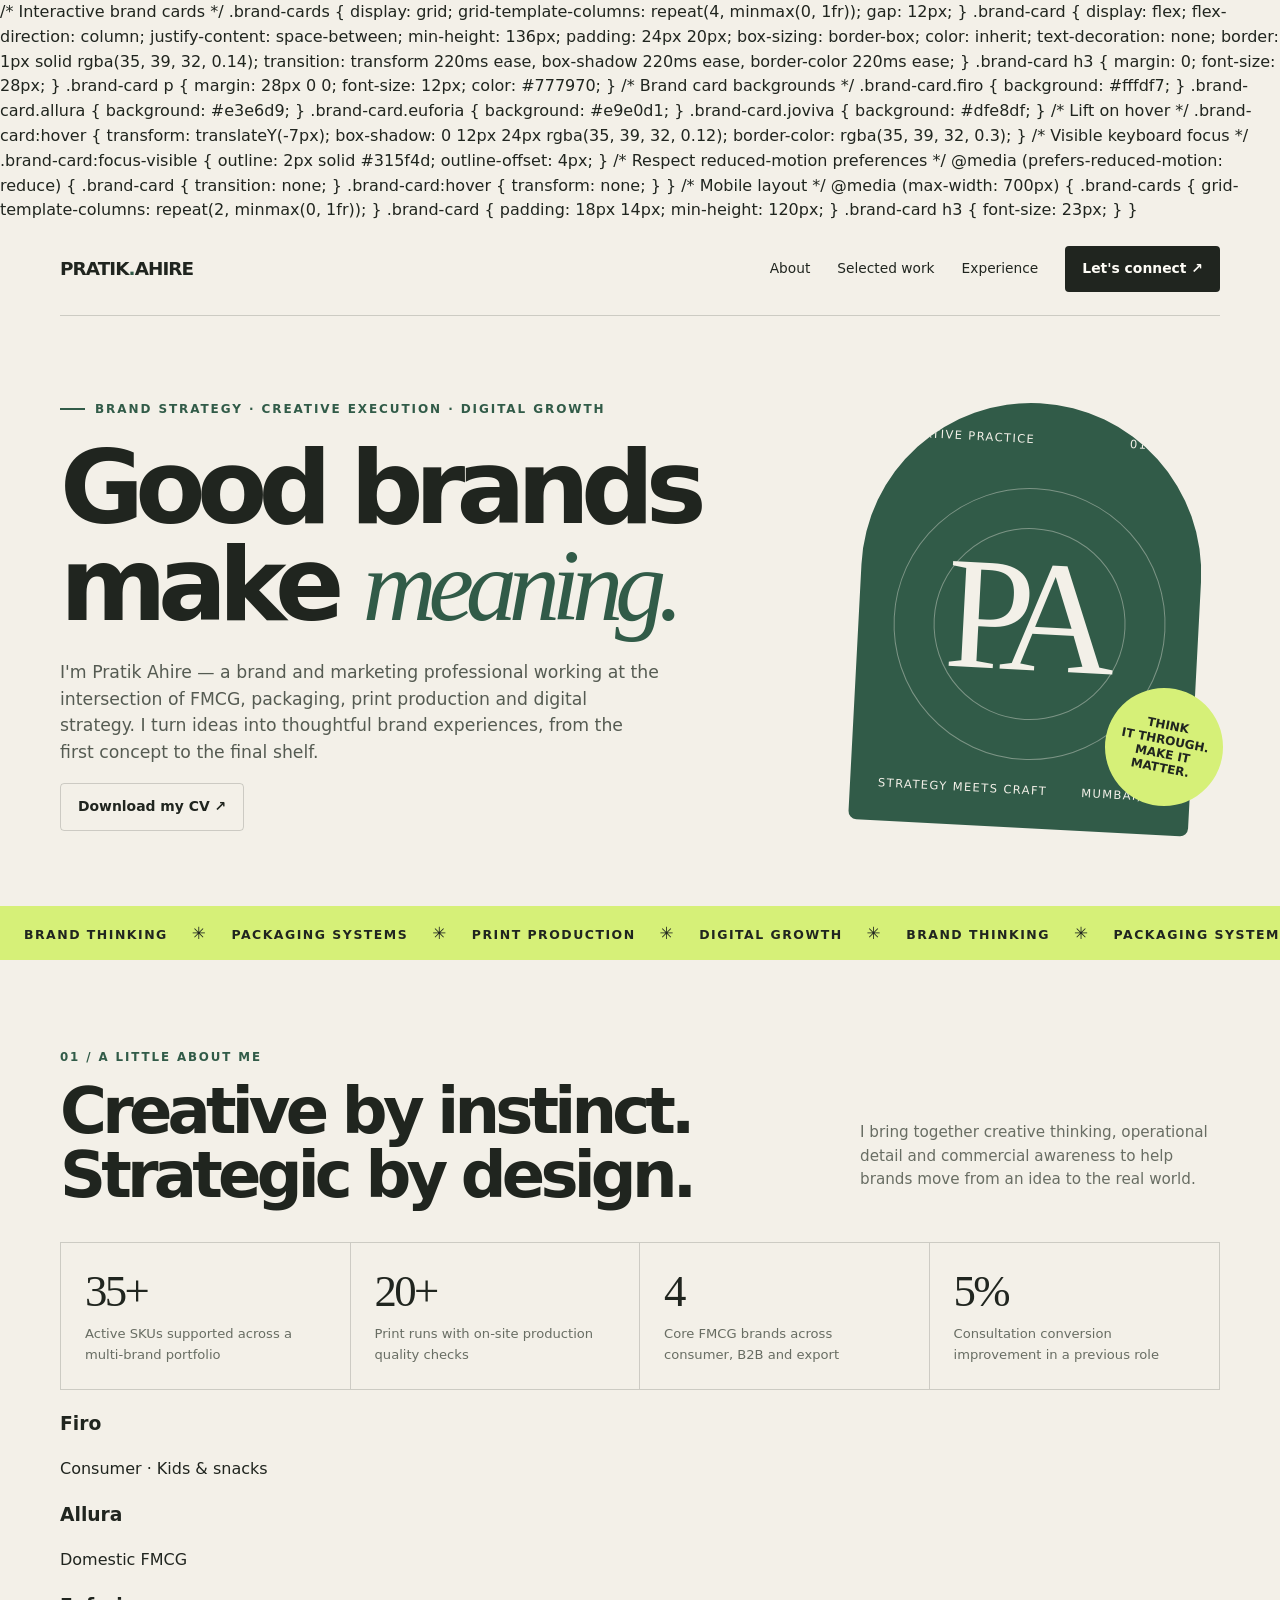
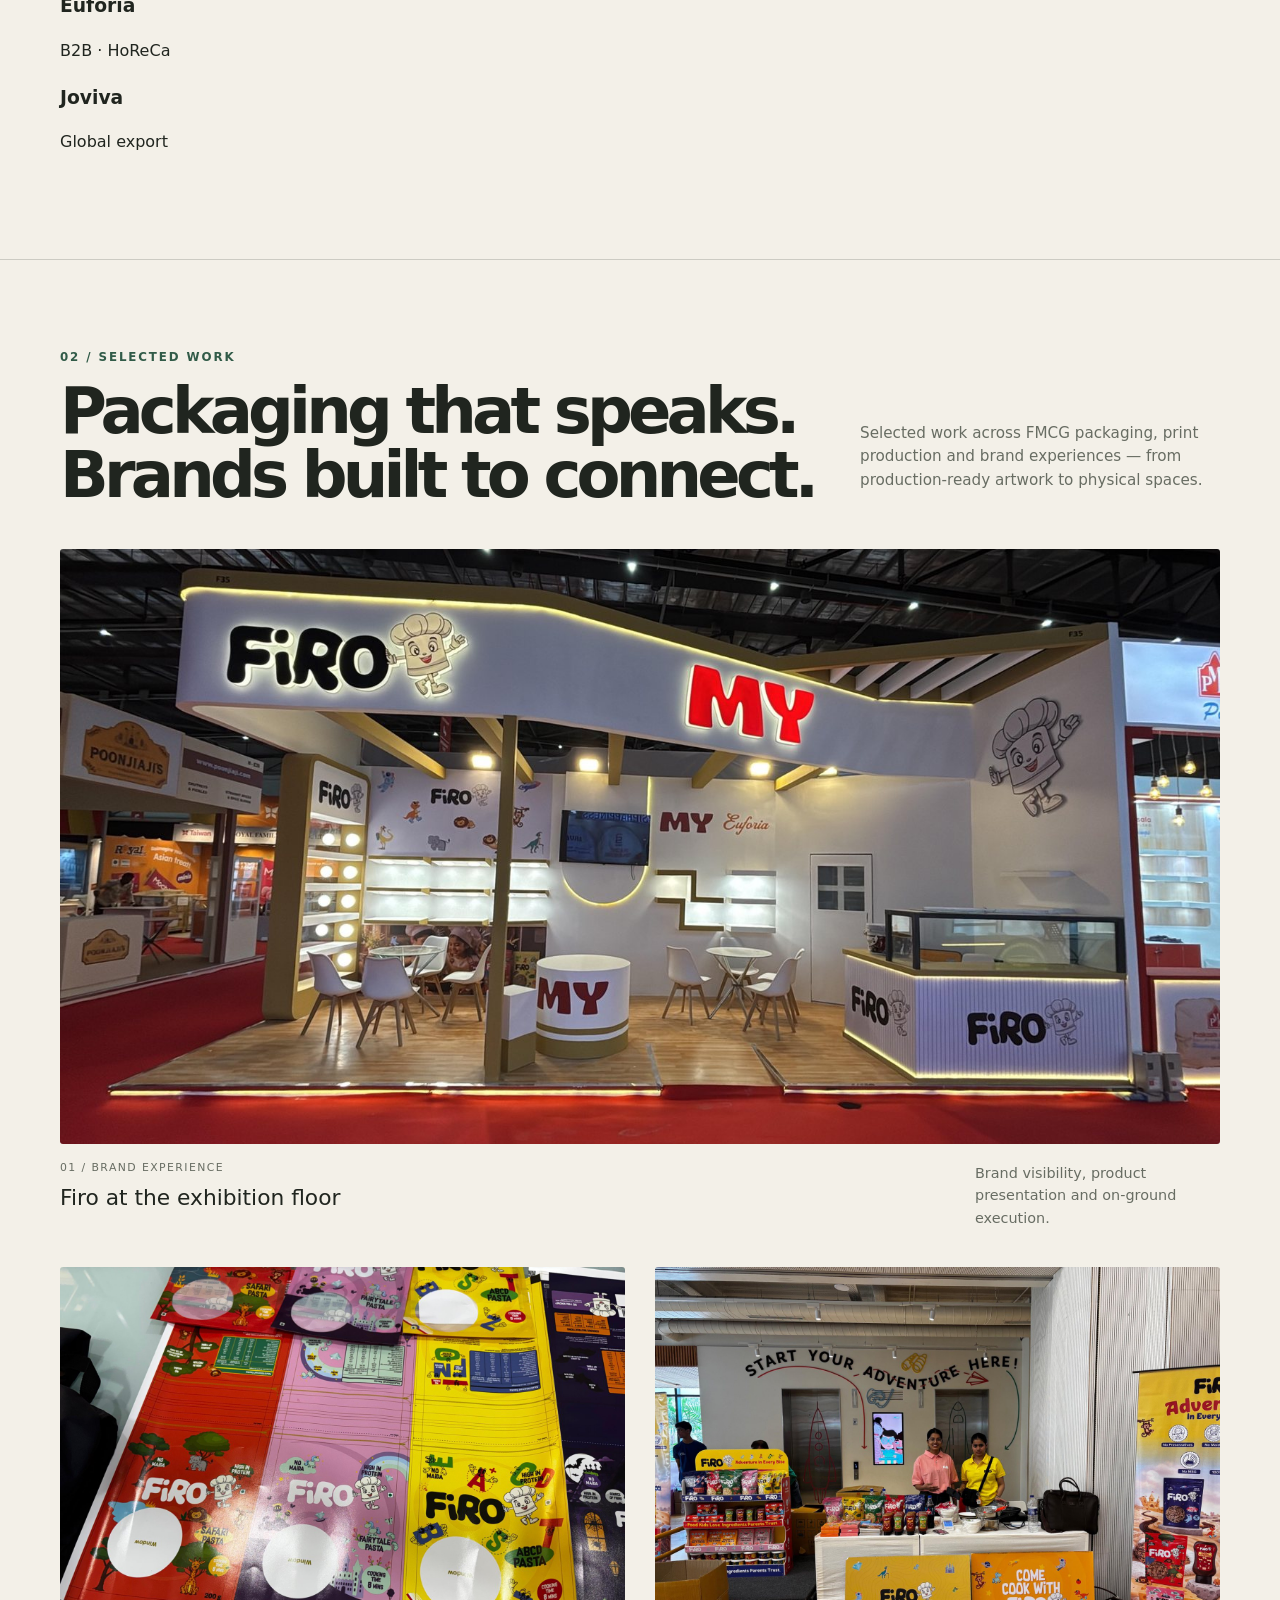
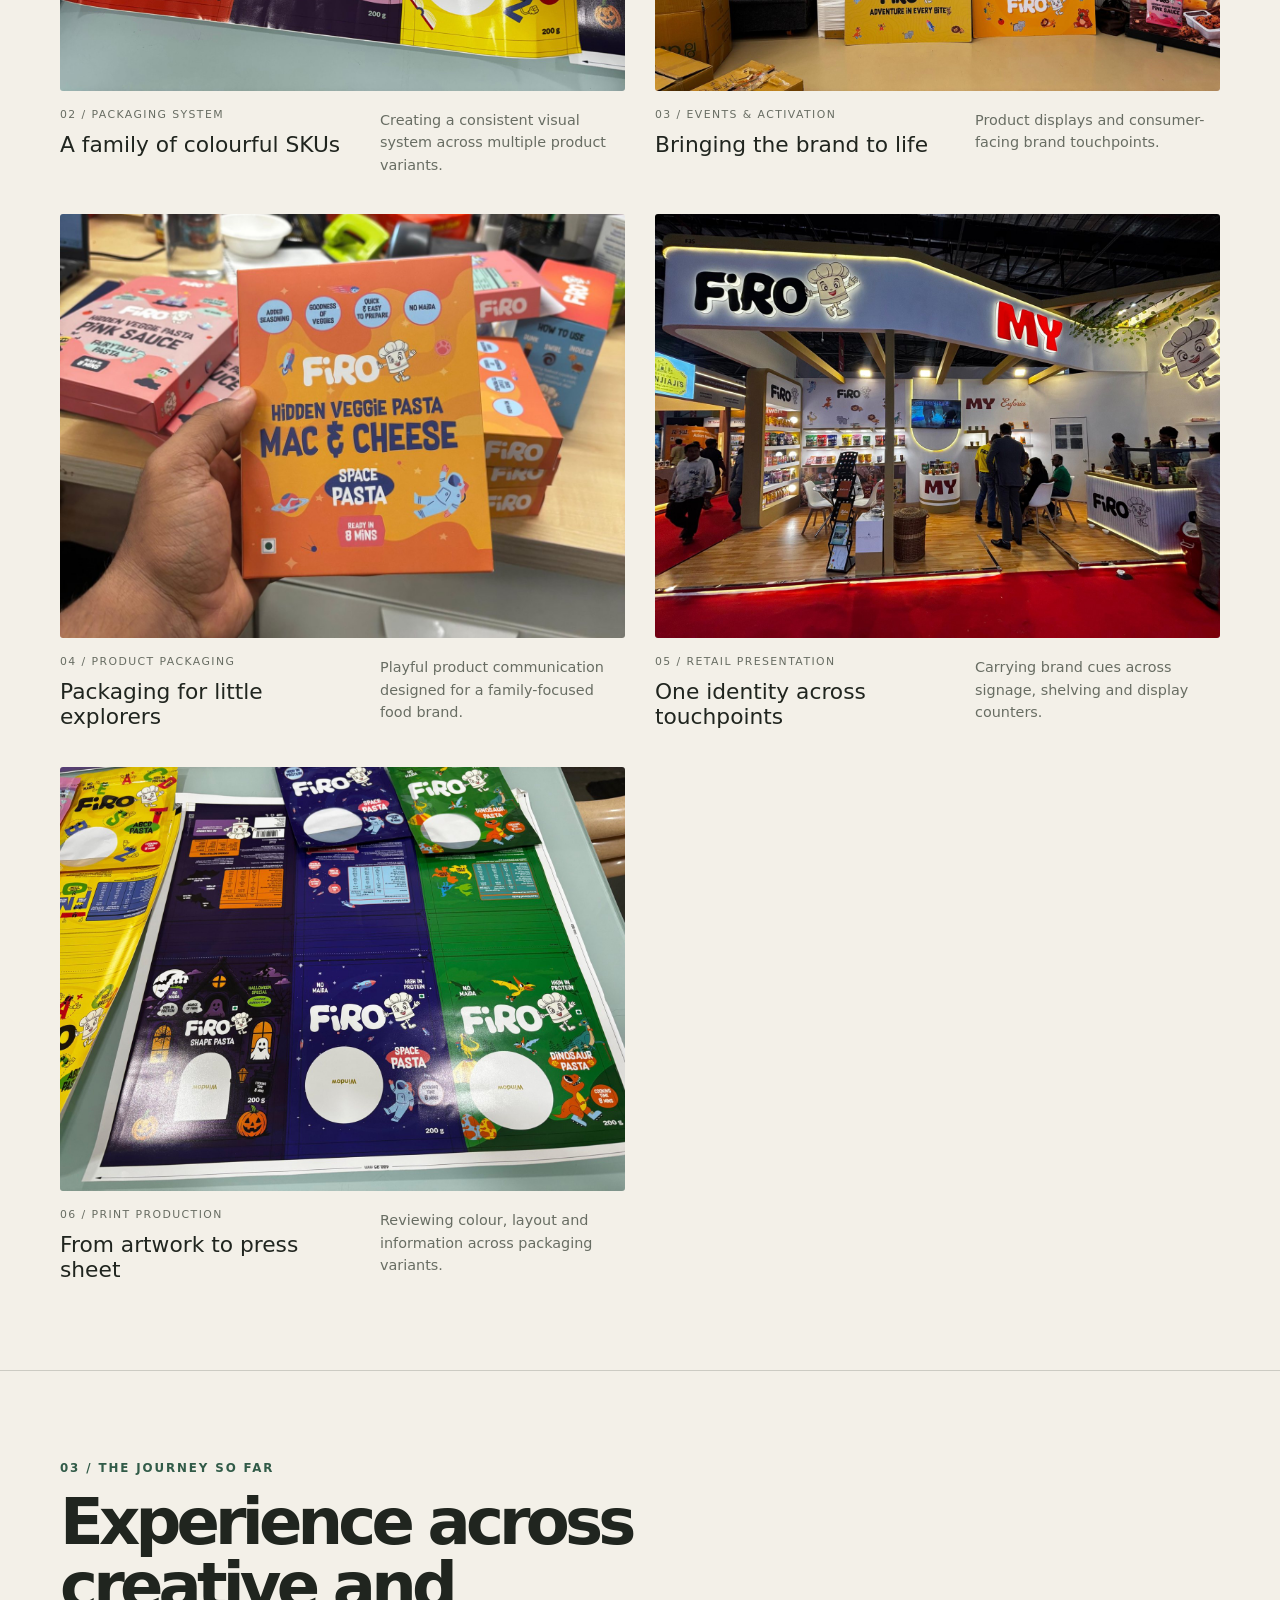
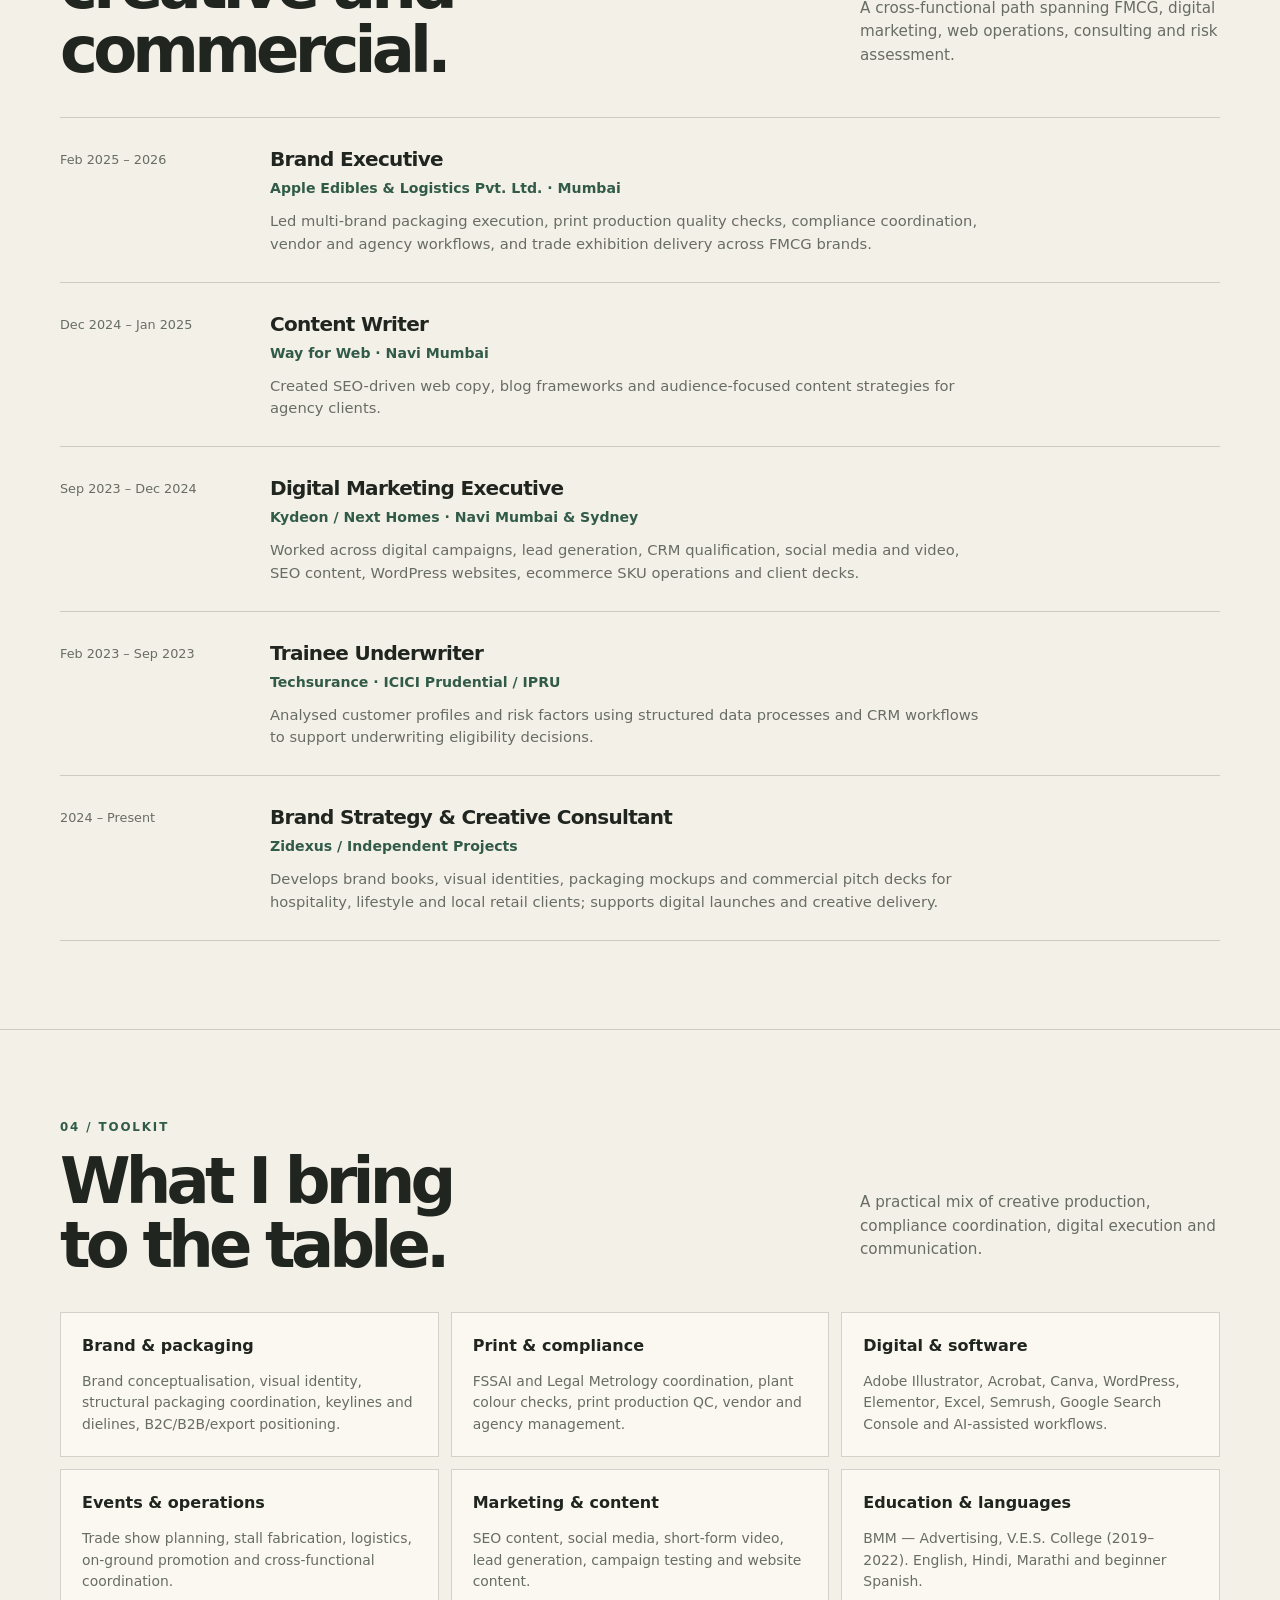
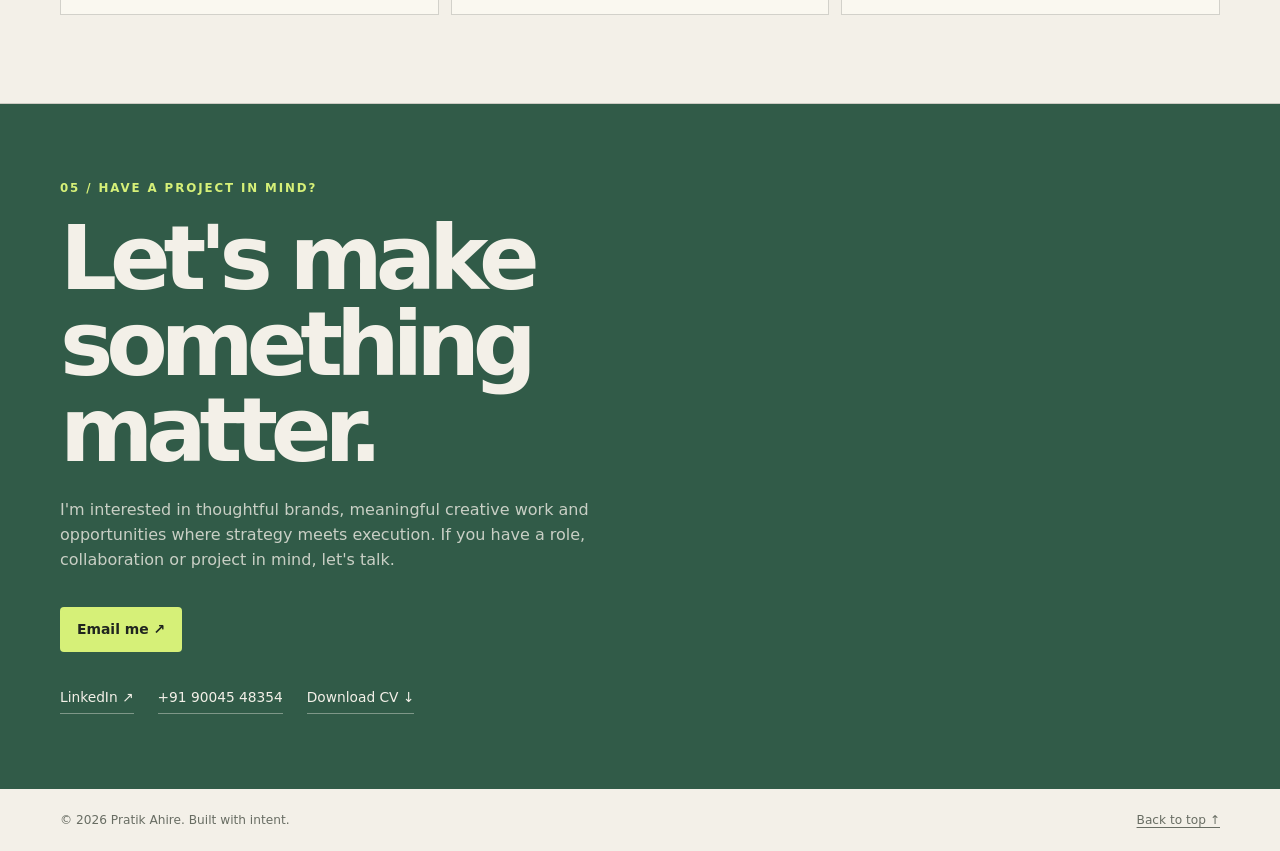
==== commit 2cfd9907: "Update index.html" ====
--- a/index.html
+++ b/index.html
@@ -6,6 +6,100 @@
   <meta name="theme-color" content="#f3f0e8" />
   <meta name="description" content="Pratik Ahire — Brand strategy, FMCG packaging, print production and digital growth." />
   <title>Pratik Ahire — Brand Strategy & Creative Execution</title>
+  
+/* Interactive brand cards */
+.brand-cards {
+  display: grid;
+  grid-template-columns: repeat(4, minmax(0, 1fr));
+  gap: 12px;
+}
+
+.brand-card {
+  display: flex;
+  flex-direction: column;
+  justify-content: space-between;
+  min-height: 136px;
+  padding: 24px 20px;
+  box-sizing: border-box;
+
+  color: inherit;
+  text-decoration: none;
+  border: 1px solid rgba(35, 39, 32, 0.14);
+
+  transition:
+    transform 220ms ease,
+    box-shadow 220ms ease,
+    border-color 220ms ease;
+}
+
+.brand-card h3 {
+  margin: 0;
+  font-size: 28px;
+}
+
+.brand-card p {
+  margin: 28px 0 0;
+  font-size: 12px;
+  color: #777970;
+}
+
+/* Brand card backgrounds */
+.brand-card.firo {
+  background: #fffdf7;
+}
+
+.brand-card.allura {
+  background: #e3e6d9;
+}
+
+.brand-card.euforia {
+  background: #e9e0d1;
+}
+
+.brand-card.joviva {
+  background: #dfe8df;
+}
+
+/* Lift on hover */
+.brand-card:hover {
+  transform: translateY(-7px);
+  box-shadow: 0 12px 24px rgba(35, 39, 32, 0.12);
+  border-color: rgba(35, 39, 32, 0.3);
+}
+
+/* Visible keyboard focus */
+.brand-card:focus-visible {
+  outline: 2px solid #315f4d;
+  outline-offset: 4px;
+}
+
+/* Respect reduced-motion preferences */
+@media (prefers-reduced-motion: reduce) {
+  .brand-card {
+    transition: none;
+  }
+
+  .brand-card:hover {
+    transform: none;
+  }
+}
+
+/* Mobile layout */
+@media (max-width: 700px) {
+  .brand-cards {
+    grid-template-columns: repeat(2, minmax(0, 1fr));
+  }
+
+  .brand-card {
+    padding: 18px 14px;
+    min-height: 120px;
+  }
+
+  .brand-card h3 {
+    font-size: 23px;
+  }
+}
+
   <style>
     :root{--paper:#f3f0e8;--ink:#20251f;--muted:#686d63;--green:#315b48;--lime:#d6f078;--line:rgba(32,37,31,.18);--white:#fffdf7;--serif:Georgia,'Times New Roman',serif;--sans:Inter,ui-sans-serif,system-ui,-apple-system,BlinkMacSystemFont,'Segoe UI',sans-serif}
     *{box-sizing:border-box}html{scroll-behavior:smooth}body{margin:0;background:var(--paper);color:var(--ink);font-family:var(--sans);line-height:1.55}a{color:inherit;text-decoration:none}a:focus-visible,button:focus-visible{outline:3px solid var(--green);outline-offset:4px}.wrap{width:min(1160px,calc(100% - 48px));margin:auto}.nav{display:flex;align-items:center;justify-content:space-between;padding:23px 0;border-bottom:1px solid var(--line)}.wordmark{font-weight:800;letter-spacing:-.05em;font-size:1.15rem}.wordmark span{color:var(--green)}.navlinks{display:flex;gap:27px;align-items:center;font-size:.86rem}.navlinks a:hover{color:var(--green)}.nav-cta,.button{display:inline-flex;align-items:center;justify-content:center;gap:9px;background:var(--ink);color:var(--white);padding:12px 17px;border-radius:4px;font-size:.87rem;font-weight:650;transition:transform .2s,background .2s}.nav-cta:hover,.button:hover{transform:translateY(-2px);background:var(--green)}.hero{padding:84px 0 75px;display:grid;grid-template-columns:1.3fr .7fr;gap:70px;align-items:center}.eyebrow{font-size:.75rem;text-transform:uppercase;letter-spacing:.16em;font-weight:750;color:var(--green);display:flex;align-items:center;gap:10px}.eyebrow:before{content:'';width:25px;height:2px;background:var(--green)}h1{font-size:clamp(3.5rem,8vw,7.2rem);line-height:.94;letter-spacing:-.085em;margin:22px 0 25px;font-weight:650}h1 em{font-family:var(--serif);font-weight:400;letter-spacing:-.08em;color:var(--green)}.hero-copy{max-width:600px;font-size:1.08rem;color:#555b52}.hero-actions{display:flex;gap:12px;flex-wrap:wrap;margin-top:28px}.button.secondary{background:transparent;color:var(--ink);border:1px solid var(--line)}.button.secondary:hover{color:white;border-color:var(--green)}.hero-art{min-height:390px;position:relative;display:grid;place-items:center}.art-card{width:min(100%,340px);aspect-ratio:4/5;background:var(--green);border-radius:170px 170px 8px 8px;position:relative;overflow:hidden;color:var(--paper);padding:28px;display:flex;flex-direction:column;justify-content:space-between;transform:rotate(3deg)}.art-card:before{content:'';position:absolute;width:270px;height:270px;border:1px solid rgba(243,240,232,.38);border-radius:50%;top:85px;left:35px}.art-card:after{content:'';position:absolute;width:190px;height:190px;border:1px solid rgba(243,240,232,.38);border-radius:50%;top:125px;left:75px}.art-top,.art-bottom{position:relative;z-index:2;display:flex;justify-content:space-between;font-size:.72rem;letter-spacing:.12em;text-transform:uppercase}.art-monogram{font-family:var(--serif);font-size:10rem;line-height:1;letter-spacing:-.12em;position:relative;z-index:2;align-self:center;margin-left:-15px}.art-sticker{position:absolute;bottom:22px;right:-3px;background:var(--lime);color:var(--ink);width:118px;height:118px;border-radius:50%;display:grid;place-items:center;text-align:center;font-size:.75rem;line-height:1.2;font-weight:800;transform:rotate(11deg);z-index:3}.ticker{background:var(--lime);padding:14px 0;overflow:hidden;white-space:nowrap;color:var(--ink);font-size:.78rem;text-transform:uppercase;letter-spacing:.12em;font-weight:750}.ticker span{margin:0 24px}.ticker b{font-size:1.05rem}.section{padding:88px 0;border-bottom:1px solid var(--line)}.section-head{display:flex;justify-content:space-between;gap:40px;align-items:end;margin-bottom:35px}.kicker{font-size:.74rem;text-transform:uppercase;letter-spacing:.16em;color:var(--green);font-weight:750}.section h2{font-size:clamp(2.5rem,5vw,4.5rem);letter-spacing:-.075em;line-height:1;margin:13px 0 0;font-weight:600}.section-intro{max-width:360px;color:var(--muted);font-size:.95rem}.stats{display:grid;grid-template-columns:repeat(4,1fr);border:1px solid var(--line)}.stat{padding:24px;border-right:1px solid var(--line)}.stat:last-child{border:0}.stat strong{display:block;font-family:var(--serif);font-size:2.8rem;line-height:1.1;font-weight:400;letter-spacing:-.06em}.stat span{display:block;font-size:.82rem;color:var(--muted);margin-top:8px}.brands{display:grid;grid-template-columns:repeat(4,1fr);gap:12px;margin-top:25px}.brand{min-height:150px;padding:22px;background:var(--white);border:1px solid var(--line);display:flex;flex-direction:column;justify-content:space-between}.brand b{font-family:var(--serif);font-size:2rem;letter-spacing:-.06em;font-weight:500}.brand span{font-size:.77rem;color:var(--muted)}.brand:nth-child(2){background:#e4e6d9}.brand:nth-child(3){background:#e8e0d2}.brand:nth-child(4){background:#dfe8df}.projects{display:grid;grid-template-columns:repeat(2,1fr);gap:16px}.project{background:var(--white);border:1px solid var(--line);padding:28px;min-height:270px;display:flex;flex-direction:column;justify-content:space-between;transition:transform .2s}.project:hover{transform:translateY(-4px)}.project-top{display:flex;justify-content:space-between;align-items:center}.project-number{font-size:.76rem;color:var(--muted)}.project-icon{width:43px;height:43px;border:1px solid var(--line);border-radius:50%;display:grid;place-items:center;color:var(--green);font-size:1.15rem}.project h3{font-size:1.65rem;letter-spacing:-.055em;margin:25px 0 8px}.project p{color:var(--muted);font-size:.92rem;max-width:440px;margin:0}.tags{display:flex;flex-wrap:wrap;gap:7px;margin-top:20px}.tags span{font-size:.69rem;border:1px solid var(--line);padding:5px 8px;border-radius:2px}.timeline{border-top:1px solid var(--line)}.job{display:grid;grid-template-columns:180px 1fr;gap:30px;padding:26px 0;border-bottom:1px solid var(--line)}.job-date{font-size:.8rem;color:var(--muted);padding-top:6px}.job h3{font-size:1.25rem;margin:0;letter-spacing:-.035em}.job .company{font-size:.88rem;color:var(--green);font-weight:700;margin:3px 0 10px}.job p{margin:0;color:var(--muted);font-size:.92rem;max-width:720px}.skill-grid{display:grid;grid-template-columns:repeat(3,1fr);gap:12px}.skill{padding:21px;background:rgba(255,253,247,.6);border:1px solid var(--line)}.skill h3{margin:0 0 12px;font-size:1rem}.skill p{margin:0;color:var(--muted);font-size:.87rem}.contact{background:var(--green);color:var(--paper);padding:75px 0;margin-top:0}.contact .kicker{color:var(--lime)}.contact h2{font-size:clamp(3rem,7vw,6rem);line-height:.96;letter-spacing:-.08em;font-weight:550;margin:18px 0 25px;max-width:760px}.contact p{color:rgba(243,240,232,.78);max-width:530px}.contact .button{background:var(--lime);color:var(--ink);margin-top:18px}.contact .button:hover{background:white}.contact-links{display:flex;flex-wrap:wrap;gap:24px;margin-top:35px;font-size:.86rem}.contact-links a{border-bottom:1px solid rgba(243,240,232,.4);padding-bottom:4px}.footer{padding:22px 0;display:flex;justify-content:space-between;gap:15px;font-size:.76rem;color:var(--muted)}.footer a{text-decoration:underline;text-underline-offset:3px}.reveal{animation:rise .7s both}@keyframes rise{from{opacity:0;transform:translateY(18px)}to{opacity:1;transform:translateY(0)}}@media(max-width:800px){.wrap{width:min(100% - 32px,600px)}.navlinks a:not(.nav-cta){display:none}.hero{grid-template-columns:1fr;gap:22px;padding:65px 0 50px}.hero-art{min-height:340px}.art-card{width:270px}.art-monogram{font-size:8rem}.art-sticker{right:7%}.section{padding:64px 0}.section-head{display:block}.section-intro{margin-top:18px}.stats{grid-template-columns:repeat(2,1fr)}.stat:nth-child(2){border-right:0}.stat:nth-child(-n+2){border-bottom:1px solid var(--line)}.brands{grid-template-columns:repeat(2,1fr)}.projects{grid-template-columns:1fr}.job{grid-template-columns:1fr;gap:8px}.skill-grid{grid-template-columns:1fr}.contact{padding:60px 0}.footer{flex-direction:column}}@media(prefers-reduced-motion:reduce){html{scroll-behavior:auto}.reveal{animation:none}*{transition:none!important}}
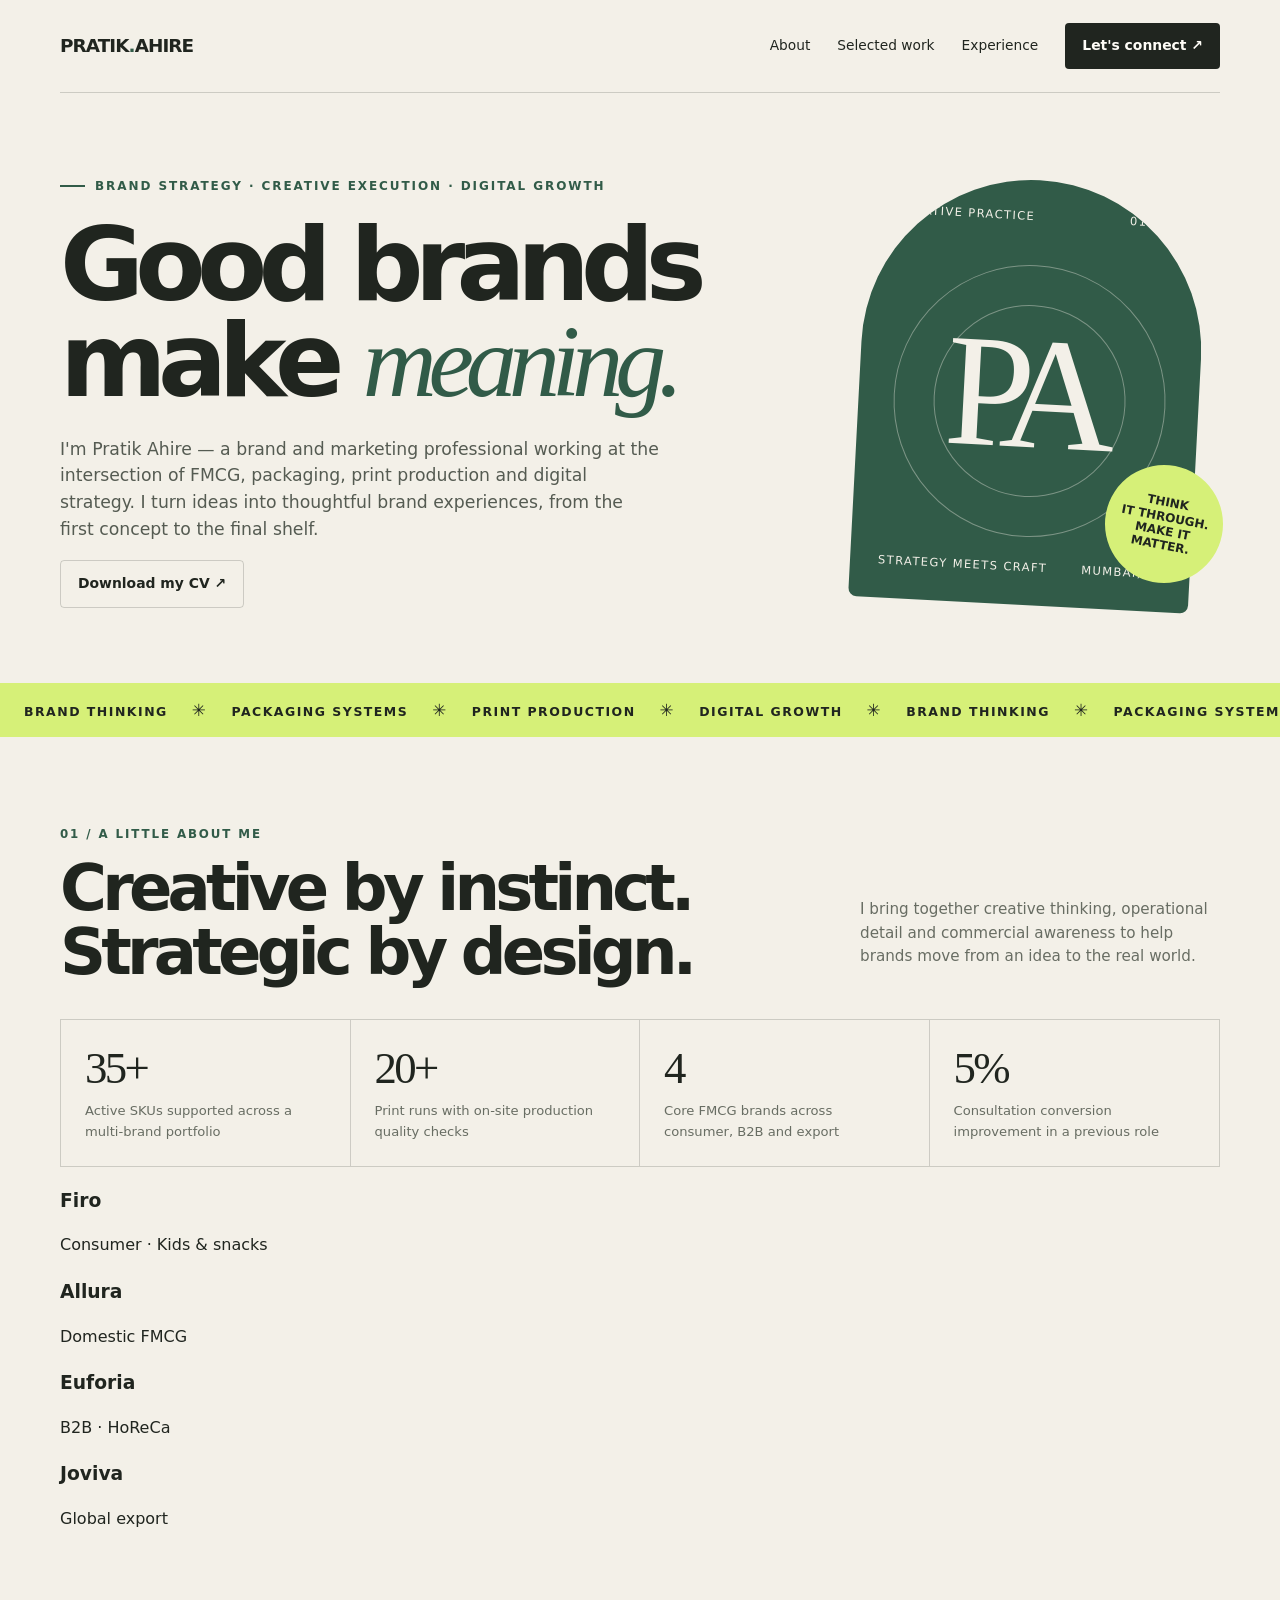
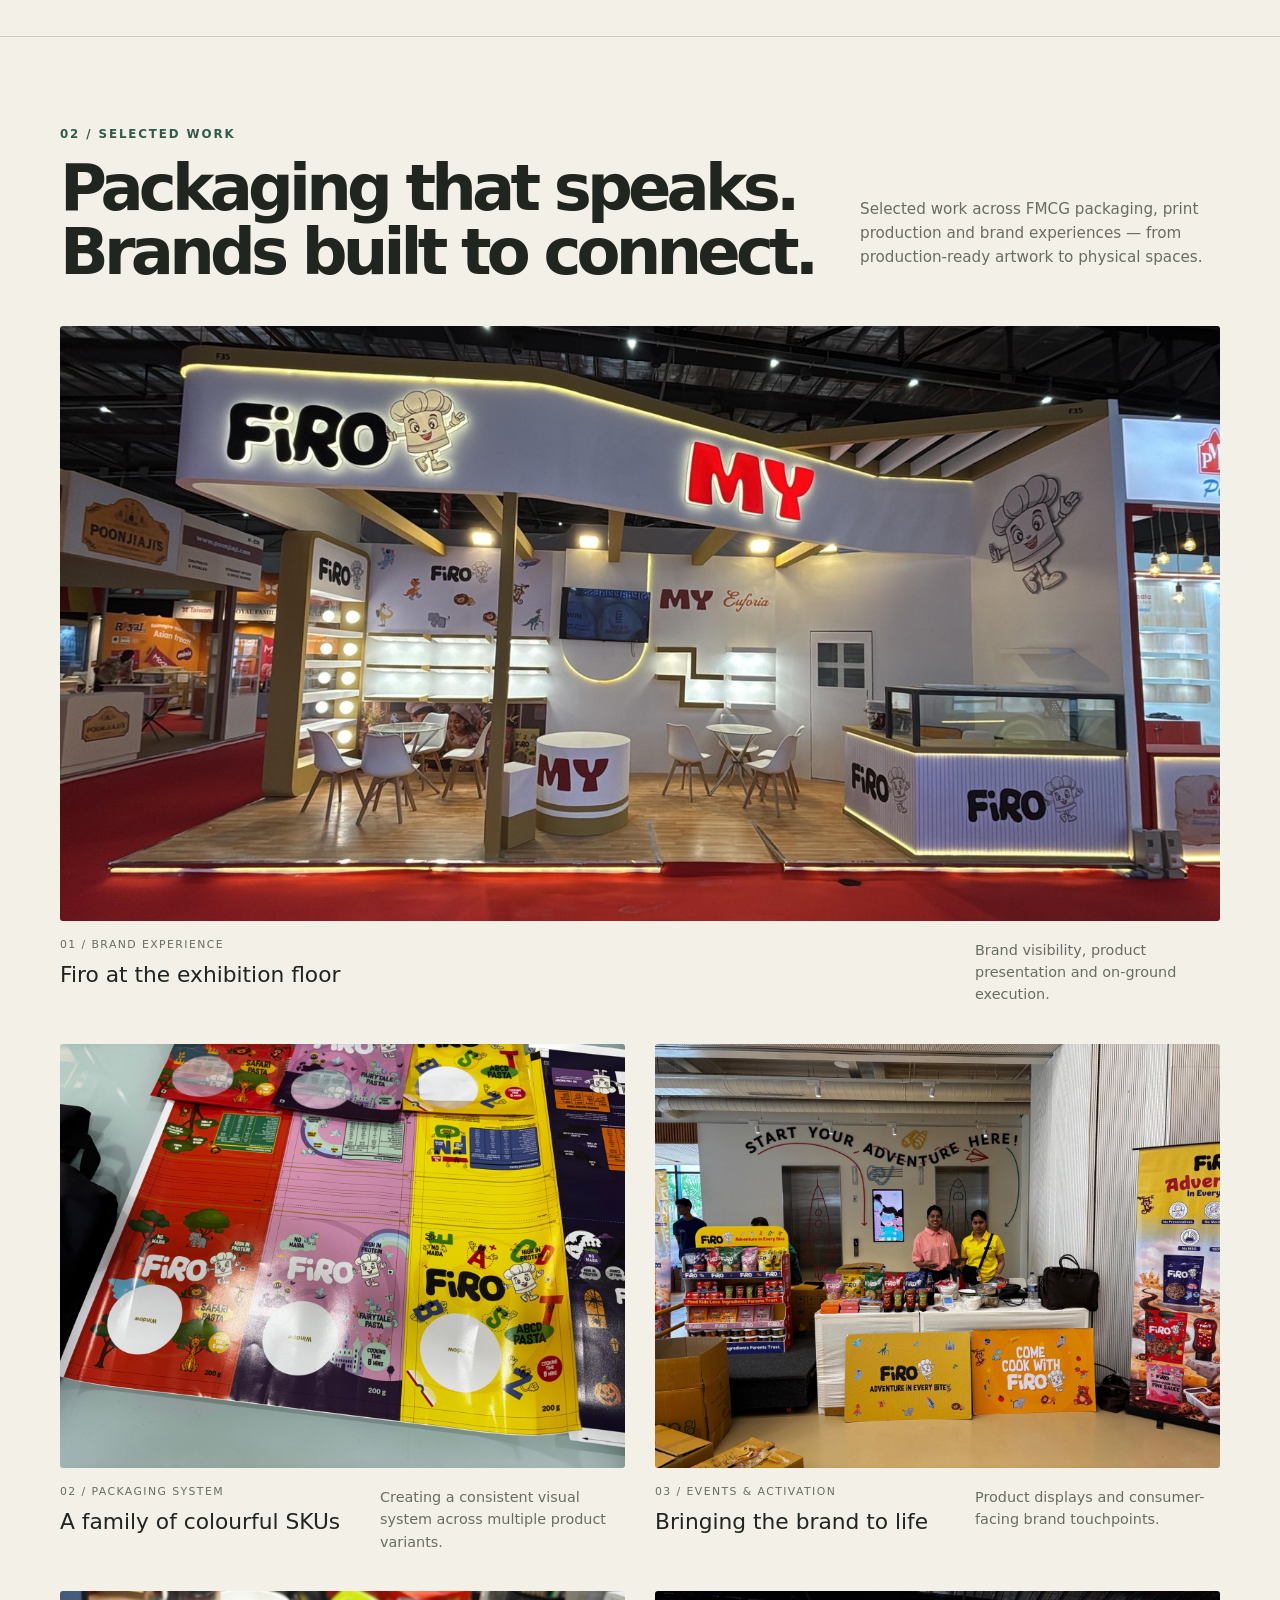
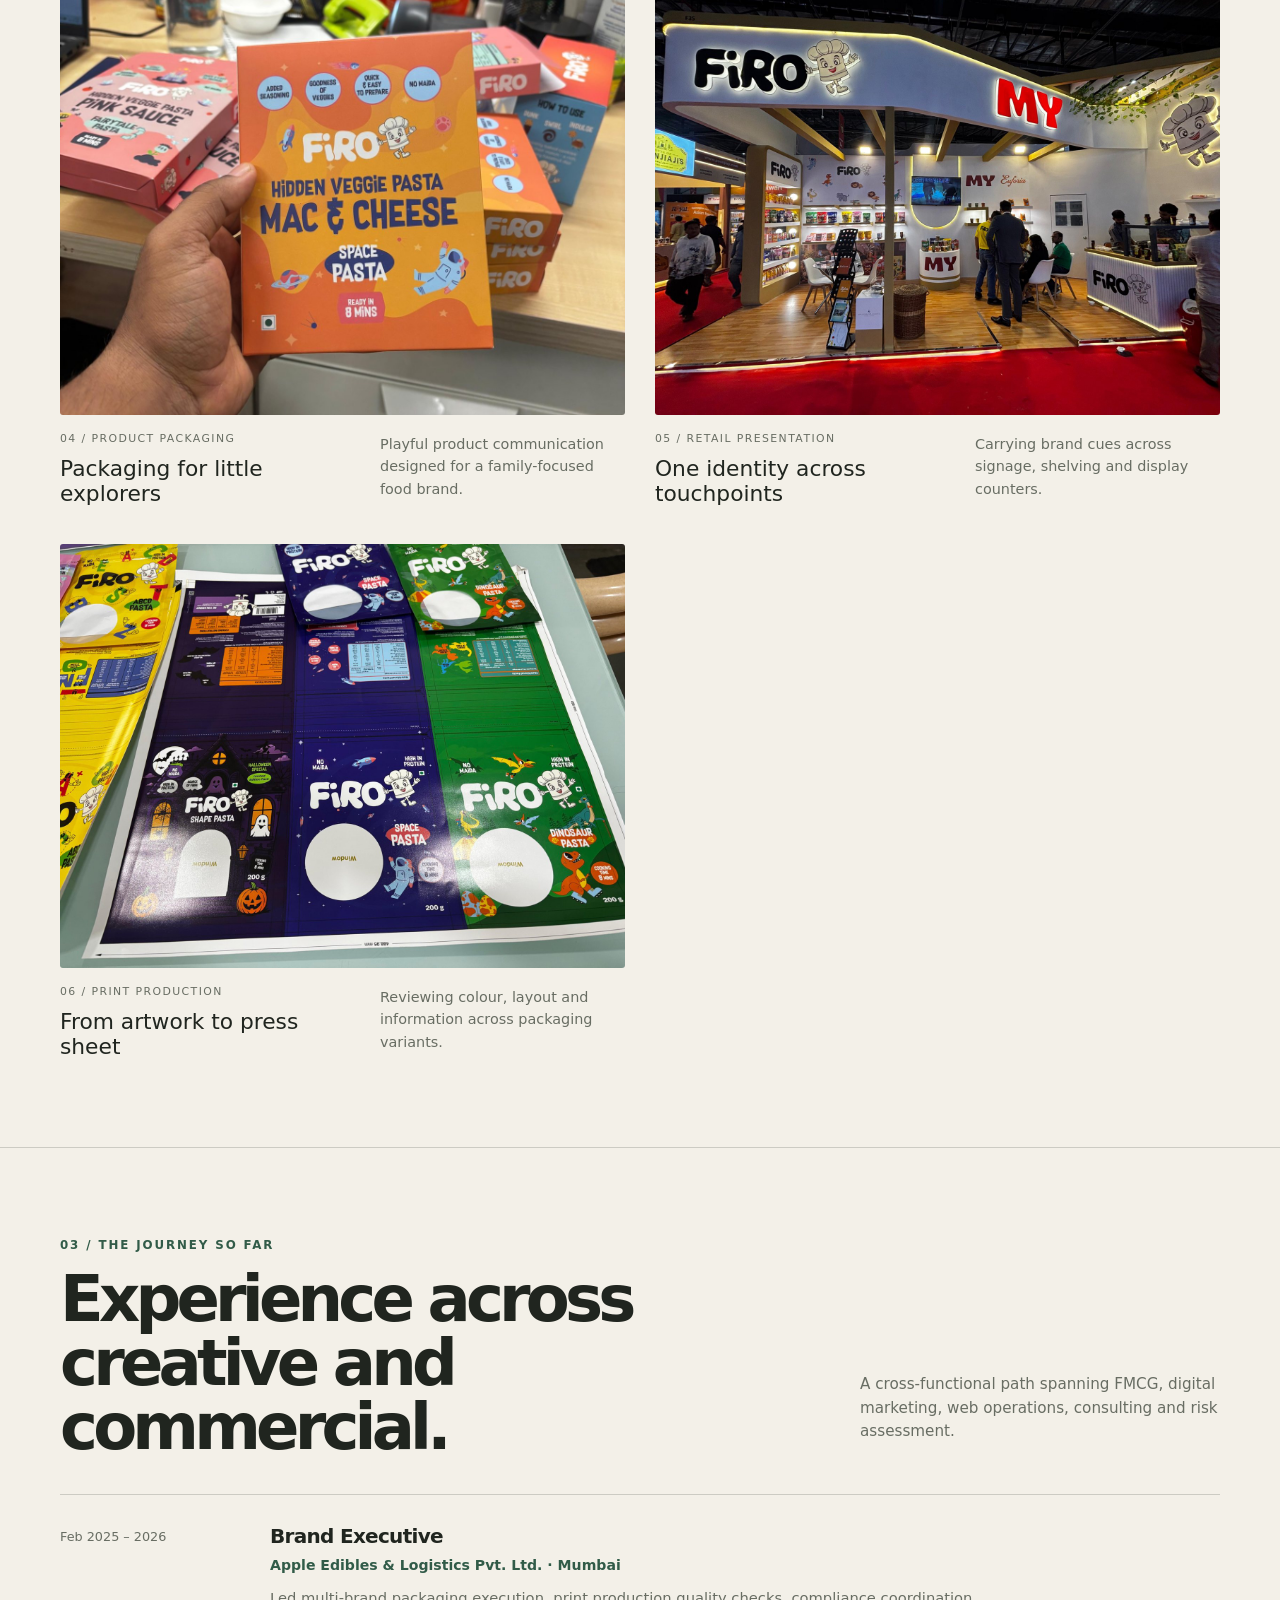
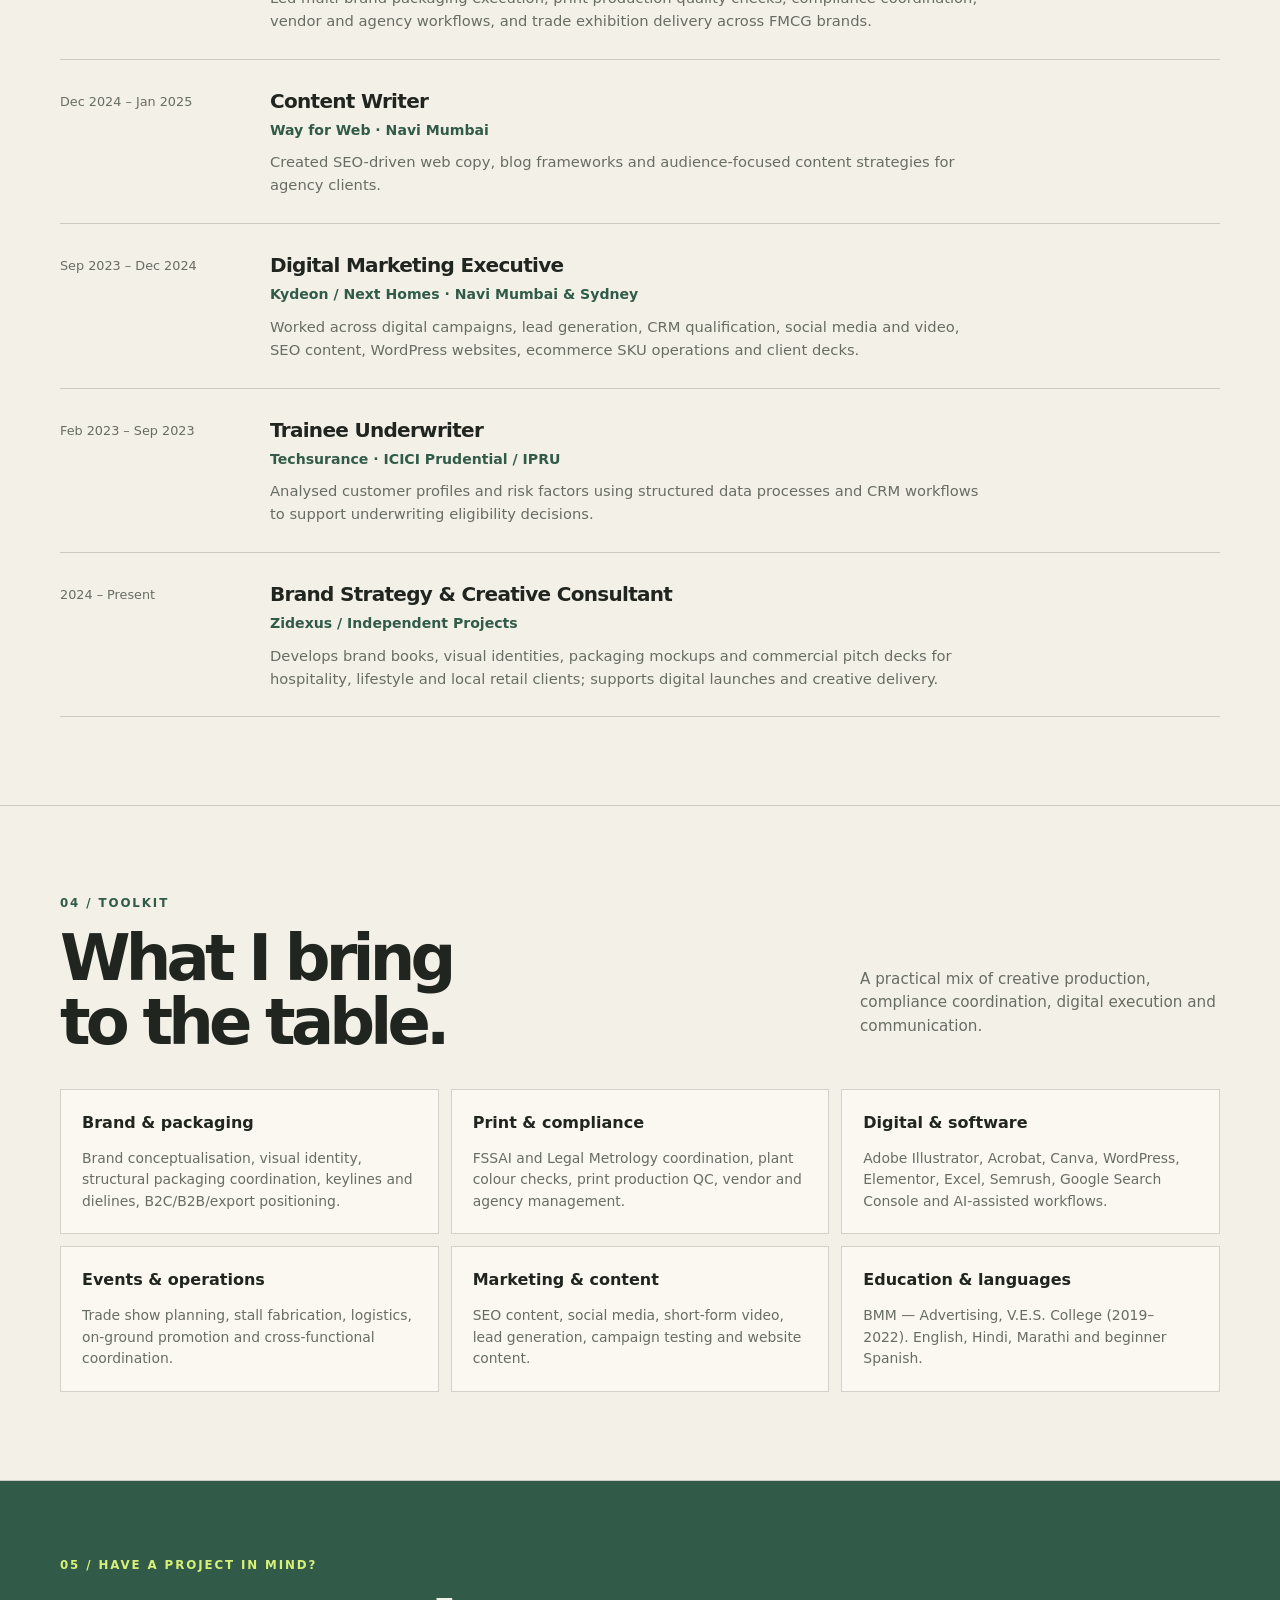
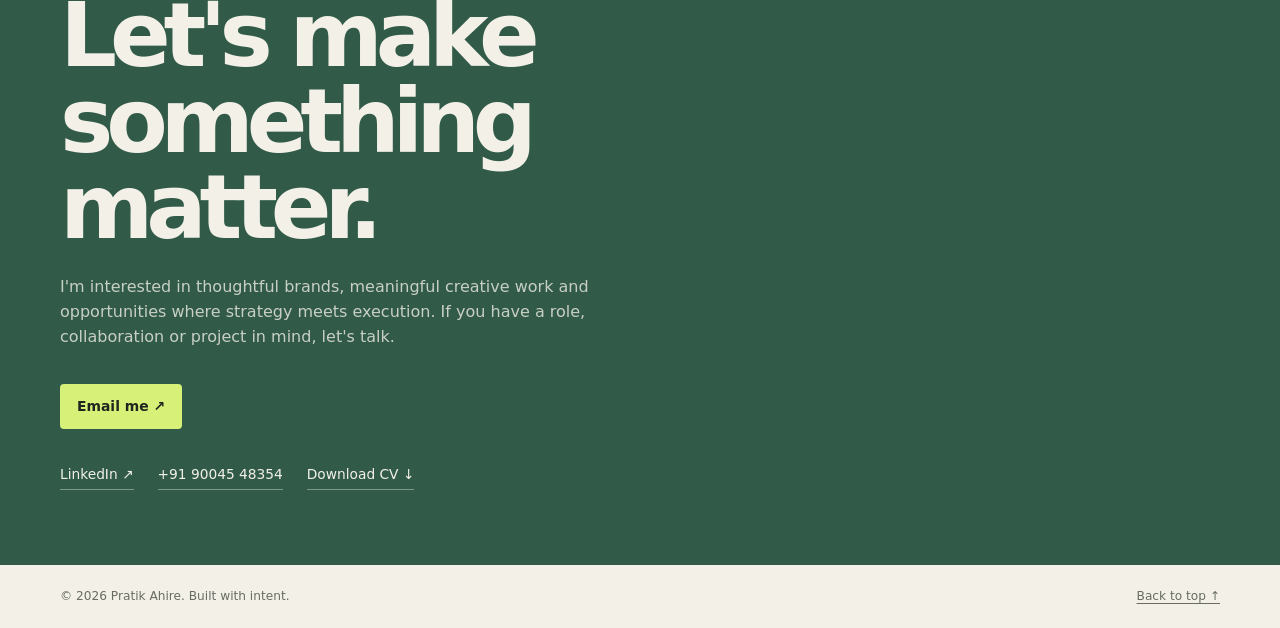
==== commit dc394558: "Update index.html" ====
--- a/index.html
+++ b/index.html
@@ -6,100 +6,6 @@
   <meta name="theme-color" content="#f3f0e8" />
   <meta name="description" content="Pratik Ahire — Brand strategy, FMCG packaging, print production and digital growth." />
   <title>Pratik Ahire — Brand Strategy & Creative Execution</title>
-  
-/* Interactive brand cards */
-.brand-cards {
-  display: grid;
-  grid-template-columns: repeat(4, minmax(0, 1fr));
-  gap: 12px;
-}
-
-.brand-card {
-  display: flex;
-  flex-direction: column;
-  justify-content: space-between;
-  min-height: 136px;
-  padding: 24px 20px;
-  box-sizing: border-box;
-
-  color: inherit;
-  text-decoration: none;
-  border: 1px solid rgba(35, 39, 32, 0.14);
-
-  transition:
-    transform 220ms ease,
-    box-shadow 220ms ease,
-    border-color 220ms ease;
-}
-
-.brand-card h3 {
-  margin: 0;
-  font-size: 28px;
-}
-
-.brand-card p {
-  margin: 28px 0 0;
-  font-size: 12px;
-  color: #777970;
-}
-
-/* Brand card backgrounds */
-.brand-card.firo {
-  background: #fffdf7;
-}
-
-.brand-card.allura {
-  background: #e3e6d9;
-}
-
-.brand-card.euforia {
-  background: #e9e0d1;
-}
-
-.brand-card.joviva {
-  background: #dfe8df;
-}
-
-/* Lift on hover */
-.brand-card:hover {
-  transform: translateY(-7px);
-  box-shadow: 0 12px 24px rgba(35, 39, 32, 0.12);
-  border-color: rgba(35, 39, 32, 0.3);
-}
-
-/* Visible keyboard focus */
-.brand-card:focus-visible {
-  outline: 2px solid #315f4d;
-  outline-offset: 4px;
-}
-
-/* Respect reduced-motion preferences */
-@media (prefers-reduced-motion: reduce) {
-  .brand-card {
-    transition: none;
-  }
-
-  .brand-card:hover {
-    transform: none;
-  }
-}
-
-/* Mobile layout */
-@media (max-width: 700px) {
-  .brand-cards {
-    grid-template-columns: repeat(2, minmax(0, 1fr));
-  }
-
-  .brand-card {
-    padding: 18px 14px;
-    min-height: 120px;
-  }
-
-  .brand-card h3 {
-    font-size: 23px;
-  }
-}
-
   <style>
     :root{--paper:#f3f0e8;--ink:#20251f;--muted:#686d63;--green:#315b48;--lime:#d6f078;--line:rgba(32,37,31,.18);--white:#fffdf7;--serif:Georgia,'Times New Roman',serif;--sans:Inter,ui-sans-serif,system-ui,-apple-system,BlinkMacSystemFont,'Segoe UI',sans-serif}
     *{box-sizing:border-box}html{scroll-behavior:smooth}body{margin:0;background:var(--paper);color:var(--ink);font-family:var(--sans);line-height:1.55}a{color:inherit;text-decoration:none}a:focus-visible,button:focus-visible{outline:3px solid var(--green);outline-offset:4px}.wrap{width:min(1160px,calc(100% - 48px));margin:auto}.nav{display:flex;align-items:center;justify-content:space-between;padding:23px 0;border-bottom:1px solid var(--line)}.wordmark{font-weight:800;letter-spacing:-.05em;font-size:1.15rem}.wordmark span{color:var(--green)}.navlinks{display:flex;gap:27px;align-items:center;font-size:.86rem}.navlinks a:hover{color:var(--green)}.nav-cta,.button{display:inline-flex;align-items:center;justify-content:center;gap:9px;background:var(--ink);color:var(--white);padding:12px 17px;border-radius:4px;font-size:.87rem;font-weight:650;transition:transform .2s,background .2s}.nav-cta:hover,.button:hover{transform:translateY(-2px);background:var(--green)}.hero{padding:84px 0 75px;display:grid;grid-template-columns:1.3fr .7fr;gap:70px;align-items:center}.eyebrow{font-size:.75rem;text-transform:uppercase;letter-spacing:.16em;font-weight:750;color:var(--green);display:flex;align-items:center;gap:10px}.eyebrow:before{content:'';width:25px;height:2px;background:var(--green)}h1{font-size:clamp(3.5rem,8vw,7.2rem);line-height:.94;letter-spacing:-.085em;margin:22px 0 25px;font-weight:650}h1 em{font-family:var(--serif);font-weight:400;letter-spacing:-.08em;color:var(--green)}.hero-copy{max-width:600px;font-size:1.08rem;color:#555b52}.hero-actions{display:flex;gap:12px;flex-wrap:wrap;margin-top:28px}.button.secondary{background:transparent;color:var(--ink);border:1px solid var(--line)}.button.secondary:hover{color:white;border-color:var(--green)}.hero-art{min-height:390px;position:relative;display:grid;place-items:center}.art-card{width:min(100%,340px);aspect-ratio:4/5;background:var(--green);border-radius:170px 170px 8px 8px;position:relative;overflow:hidden;color:var(--paper);padding:28px;display:flex;flex-direction:column;justify-content:space-between;transform:rotate(3deg)}.art-card:before{content:'';position:absolute;width:270px;height:270px;border:1px solid rgba(243,240,232,.38);border-radius:50%;top:85px;left:35px}.art-card:after{content:'';position:absolute;width:190px;height:190px;border:1px solid rgba(243,240,232,.38);border-radius:50%;top:125px;left:75px}.art-top,.art-bottom{position:relative;z-index:2;display:flex;justify-content:space-between;font-size:.72rem;letter-spacing:.12em;text-transform:uppercase}.art-monogram{font-family:var(--serif);font-size:10rem;line-height:1;letter-spacing:-.12em;position:relative;z-index:2;align-self:center;margin-left:-15px}.art-sticker{position:absolute;bottom:22px;right:-3px;background:var(--lime);color:var(--ink);width:118px;height:118px;border-radius:50%;display:grid;place-items:center;text-align:center;font-size:.75rem;line-height:1.2;font-weight:800;transform:rotate(11deg);z-index:3}.ticker{background:var(--lime);padding:14px 0;overflow:hidden;white-space:nowrap;color:var(--ink);font-size:.78rem;text-transform:uppercase;letter-spacing:.12em;font-weight:750}.ticker span{margin:0 24px}.ticker b{font-size:1.05rem}.section{padding:88px 0;border-bottom:1px solid var(--line)}.section-head{display:flex;justify-content:space-between;gap:40px;align-items:end;margin-bottom:35px}.kicker{font-size:.74rem;text-transform:uppercase;letter-spacing:.16em;color:var(--green);font-weight:750}.section h2{font-size:clamp(2.5rem,5vw,4.5rem);letter-spacing:-.075em;line-height:1;margin:13px 0 0;font-weight:600}.section-intro{max-width:360px;color:var(--muted);font-size:.95rem}.stats{display:grid;grid-template-columns:repeat(4,1fr);border:1px solid var(--line)}.stat{padding:24px;border-right:1px solid var(--line)}.stat:last-child{border:0}.stat strong{display:block;font-family:var(--serif);font-size:2.8rem;line-height:1.1;font-weight:400;letter-spacing:-.06em}.stat span{display:block;font-size:.82rem;color:var(--muted);margin-top:8px}.brands{display:grid;grid-template-columns:repeat(4,1fr);gap:12px;margin-top:25px}.brand{min-height:150px;padding:22px;background:var(--white);border:1px solid var(--line);display:flex;flex-direction:column;justify-content:space-between}.brand b{font-family:var(--serif);font-size:2rem;letter-spacing:-.06em;font-weight:500}.brand span{font-size:.77rem;color:var(--muted)}.brand:nth-child(2){background:#e4e6d9}.brand:nth-child(3){background:#e8e0d2}.brand:nth-child(4){background:#dfe8df}.projects{display:grid;grid-template-columns:repeat(2,1fr);gap:16px}.project{background:var(--white);border:1px solid var(--line);padding:28px;min-height:270px;display:flex;flex-direction:column;justify-content:space-between;transition:transform .2s}.project:hover{transform:translateY(-4px)}.project-top{display:flex;justify-content:space-between;align-items:center}.project-number{font-size:.76rem;color:var(--muted)}.project-icon{width:43px;height:43px;border:1px solid var(--line);border-radius:50%;display:grid;place-items:center;color:var(--green);font-size:1.15rem}.project h3{font-size:1.65rem;letter-spacing:-.055em;margin:25px 0 8px}.project p{color:var(--muted);font-size:.92rem;max-width:440px;margin:0}.tags{display:flex;flex-wrap:wrap;gap:7px;margin-top:20px}.tags span{font-size:.69rem;border:1px solid var(--line);padding:5px 8px;border-radius:2px}.timeline{border-top:1px solid var(--line)}.job{display:grid;grid-template-columns:180px 1fr;gap:30px;padding:26px 0;border-bottom:1px solid var(--line)}.job-date{font-size:.8rem;color:var(--muted);padding-top:6px}.job h3{font-size:1.25rem;margin:0;letter-spacing:-.035em}.job .company{font-size:.88rem;color:var(--green);font-weight:700;margin:3px 0 10px}.job p{margin:0;color:var(--muted);font-size:.92rem;max-width:720px}.skill-grid{display:grid;grid-template-columns:repeat(3,1fr);gap:12px}.skill{padding:21px;background:rgba(255,253,247,.6);border:1px solid var(--line)}.skill h3{margin:0 0 12px;font-size:1rem}.skill p{margin:0;color:var(--muted);font-size:.87rem}.contact{background:var(--green);color:var(--paper);padding:75px 0;margin-top:0}.contact .kicker{color:var(--lime)}.contact h2{font-size:clamp(3rem,7vw,6rem);line-height:.96;letter-spacing:-.08em;font-weight:550;margin:18px 0 25px;max-width:760px}.contact p{color:rgba(243,240,232,.78);max-width:530px}.contact .button{background:var(--lime);color:var(--ink);margin-top:18px}.contact .button:hover{background:white}.contact-links{display:flex;flex-wrap:wrap;gap:24px;margin-top:35px;font-size:.86rem}.contact-links a{border-bottom:1px solid rgba(243,240,232,.4);padding-bottom:4px}.footer{padding:22px 0;display:flex;justify-content:space-between;gap:15px;font-size:.76rem;color:var(--muted)}.footer a{text-decoration:underline;text-underline-offset:3px}.reveal{animation:rise .7s both}@keyframes rise{from{opacity:0;transform:translateY(18px)}to{opacity:1;transform:translateY(0)}}@media(max-width:800px){.wrap{width:min(100% - 32px,600px)}.navlinks a:not(.nav-cta){display:none}.hero{grid-template-columns:1fr;gap:22px;padding:65px 0 50px}.hero-art{min-height:340px}.art-card{width:270px}.art-monogram{font-size:8rem}.art-sticker{right:7%}.section{padding:64px 0}.section-head{display:block}.section-intro{margin-top:18px}.stats{grid-template-columns:repeat(2,1fr)}.stat:nth-child(2){border-right:0}.stat:nth-child(-n+2){border-bottom:1px solid var(--line)}.brands{grid-template-columns:repeat(2,1fr)}.projects{grid-template-columns:1fr}.job{grid-template-columns:1fr;gap:8px}.skill-grid{grid-template-columns:1fr}.contact{padding:60px 0}.footer{flex-direction:column}}@media(prefers-reduced-motion:reduce){html{scroll-behavior:auto}.reveal{animation:none}*{transition:none!important}}
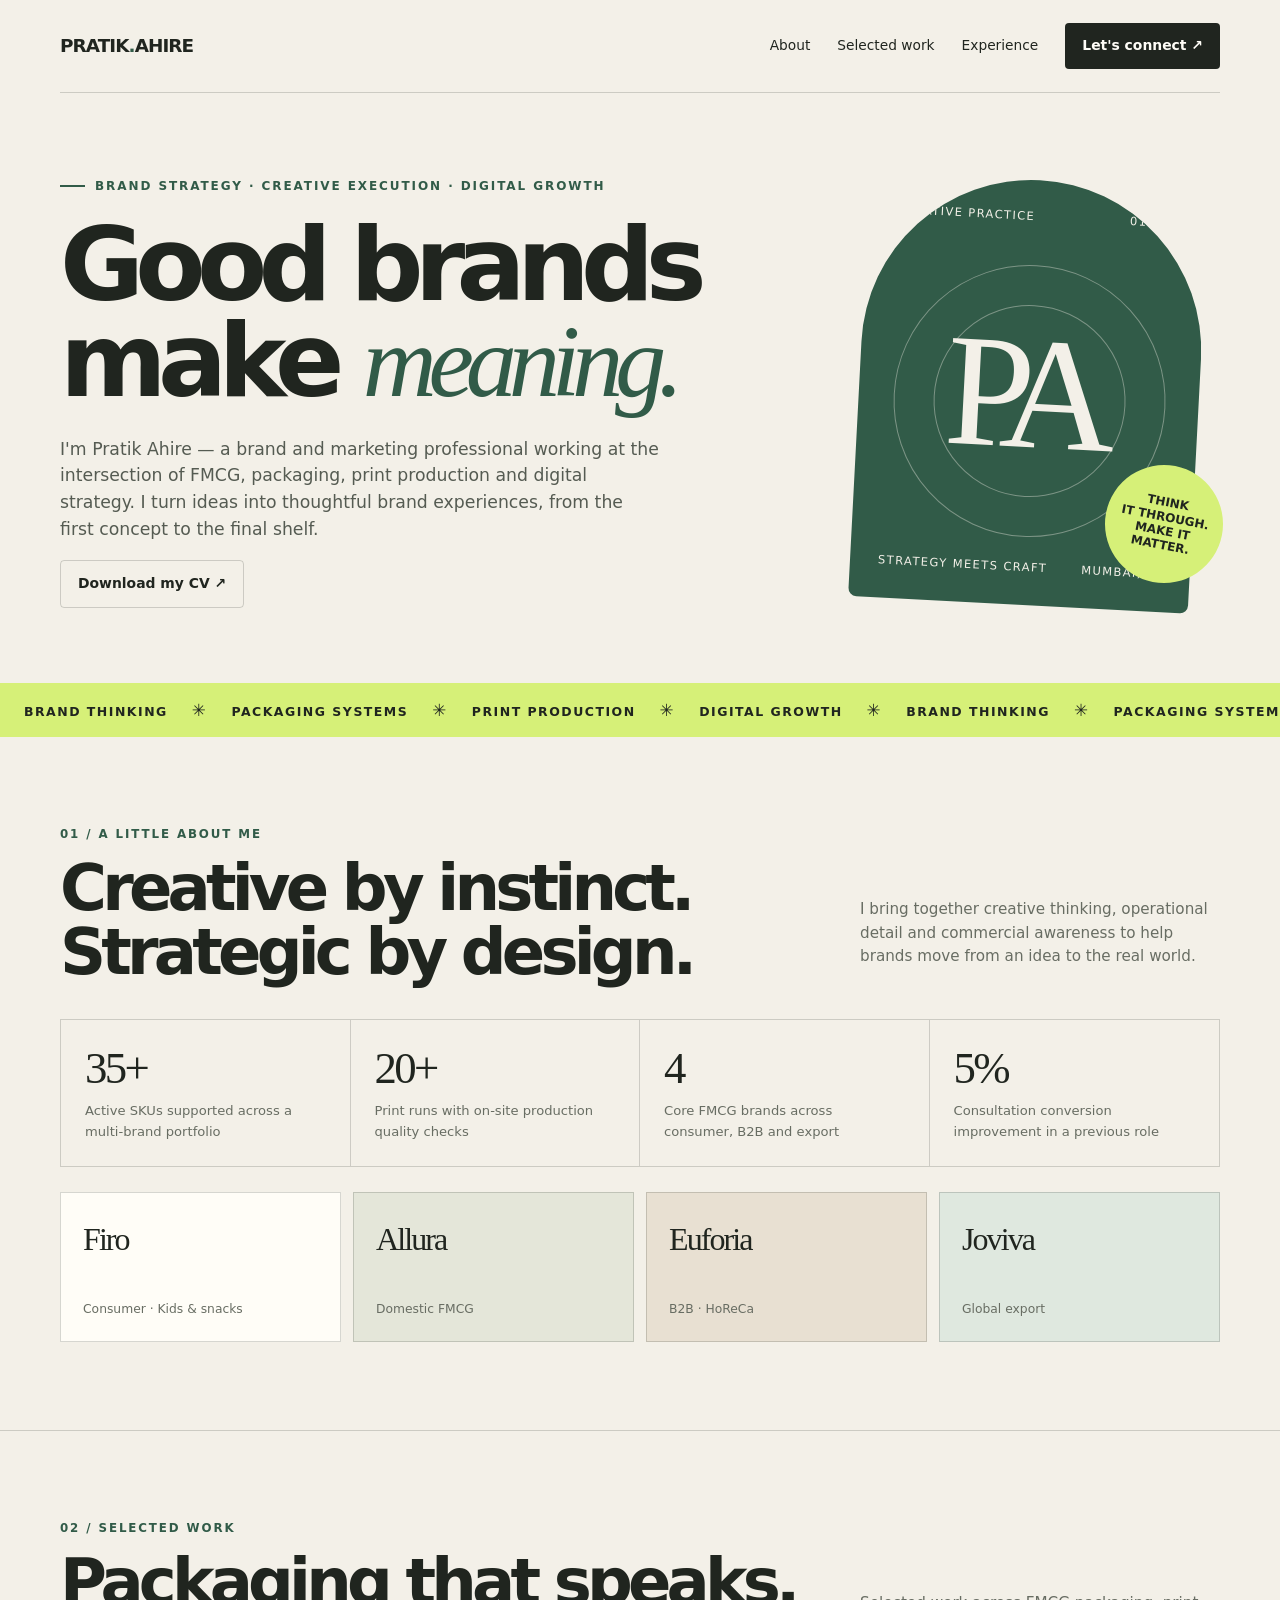
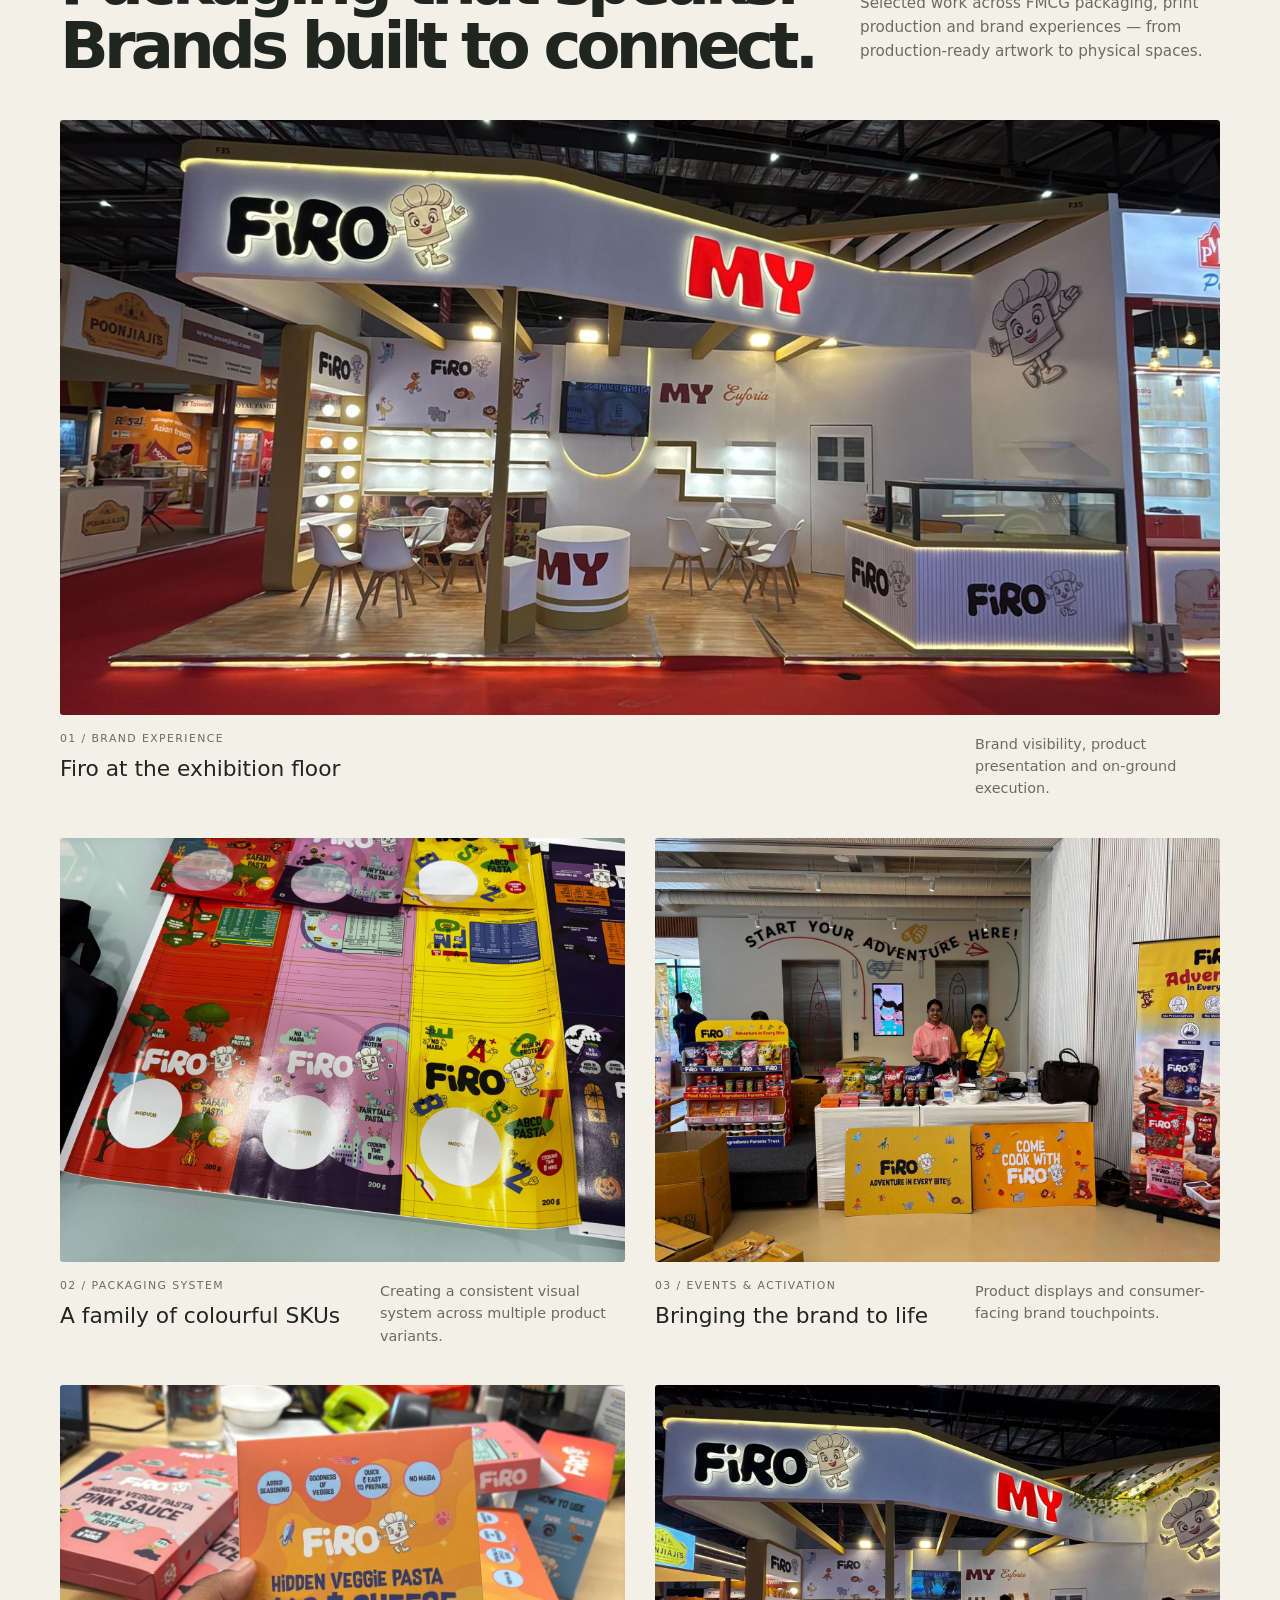
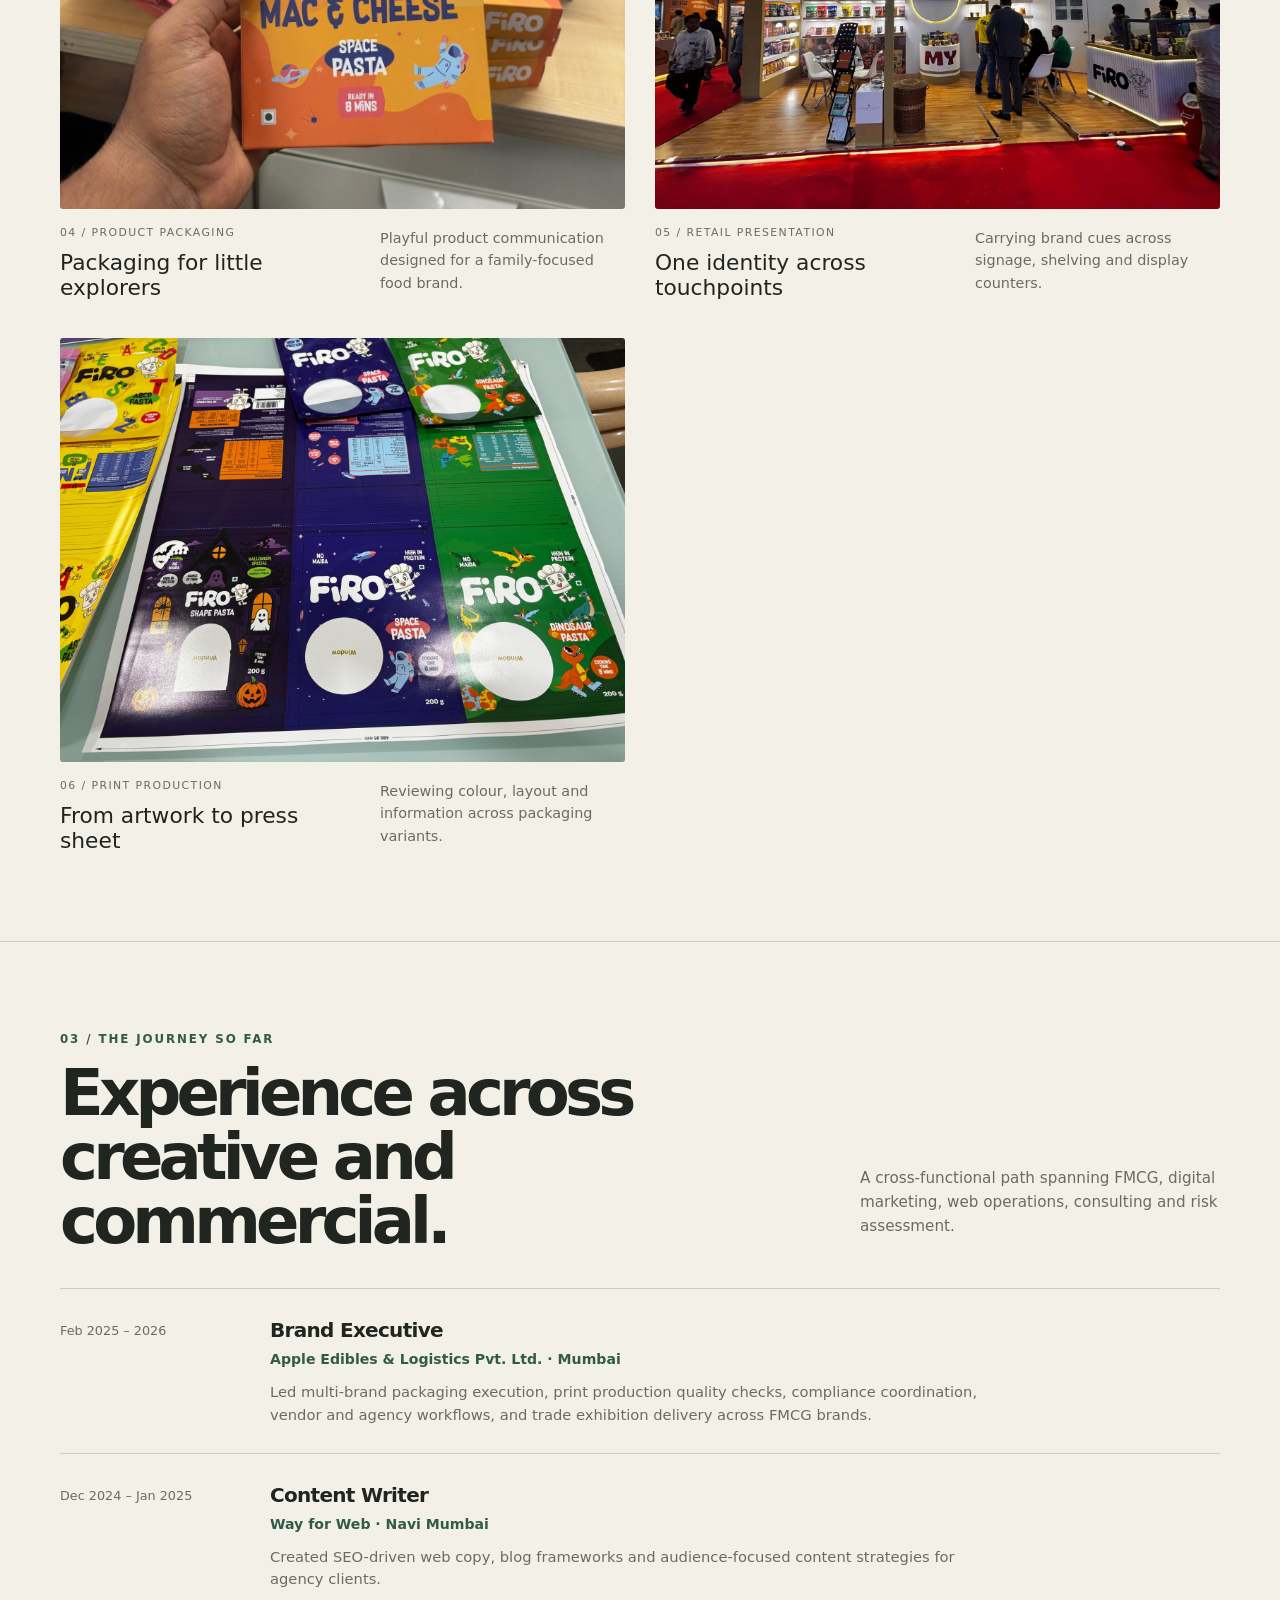
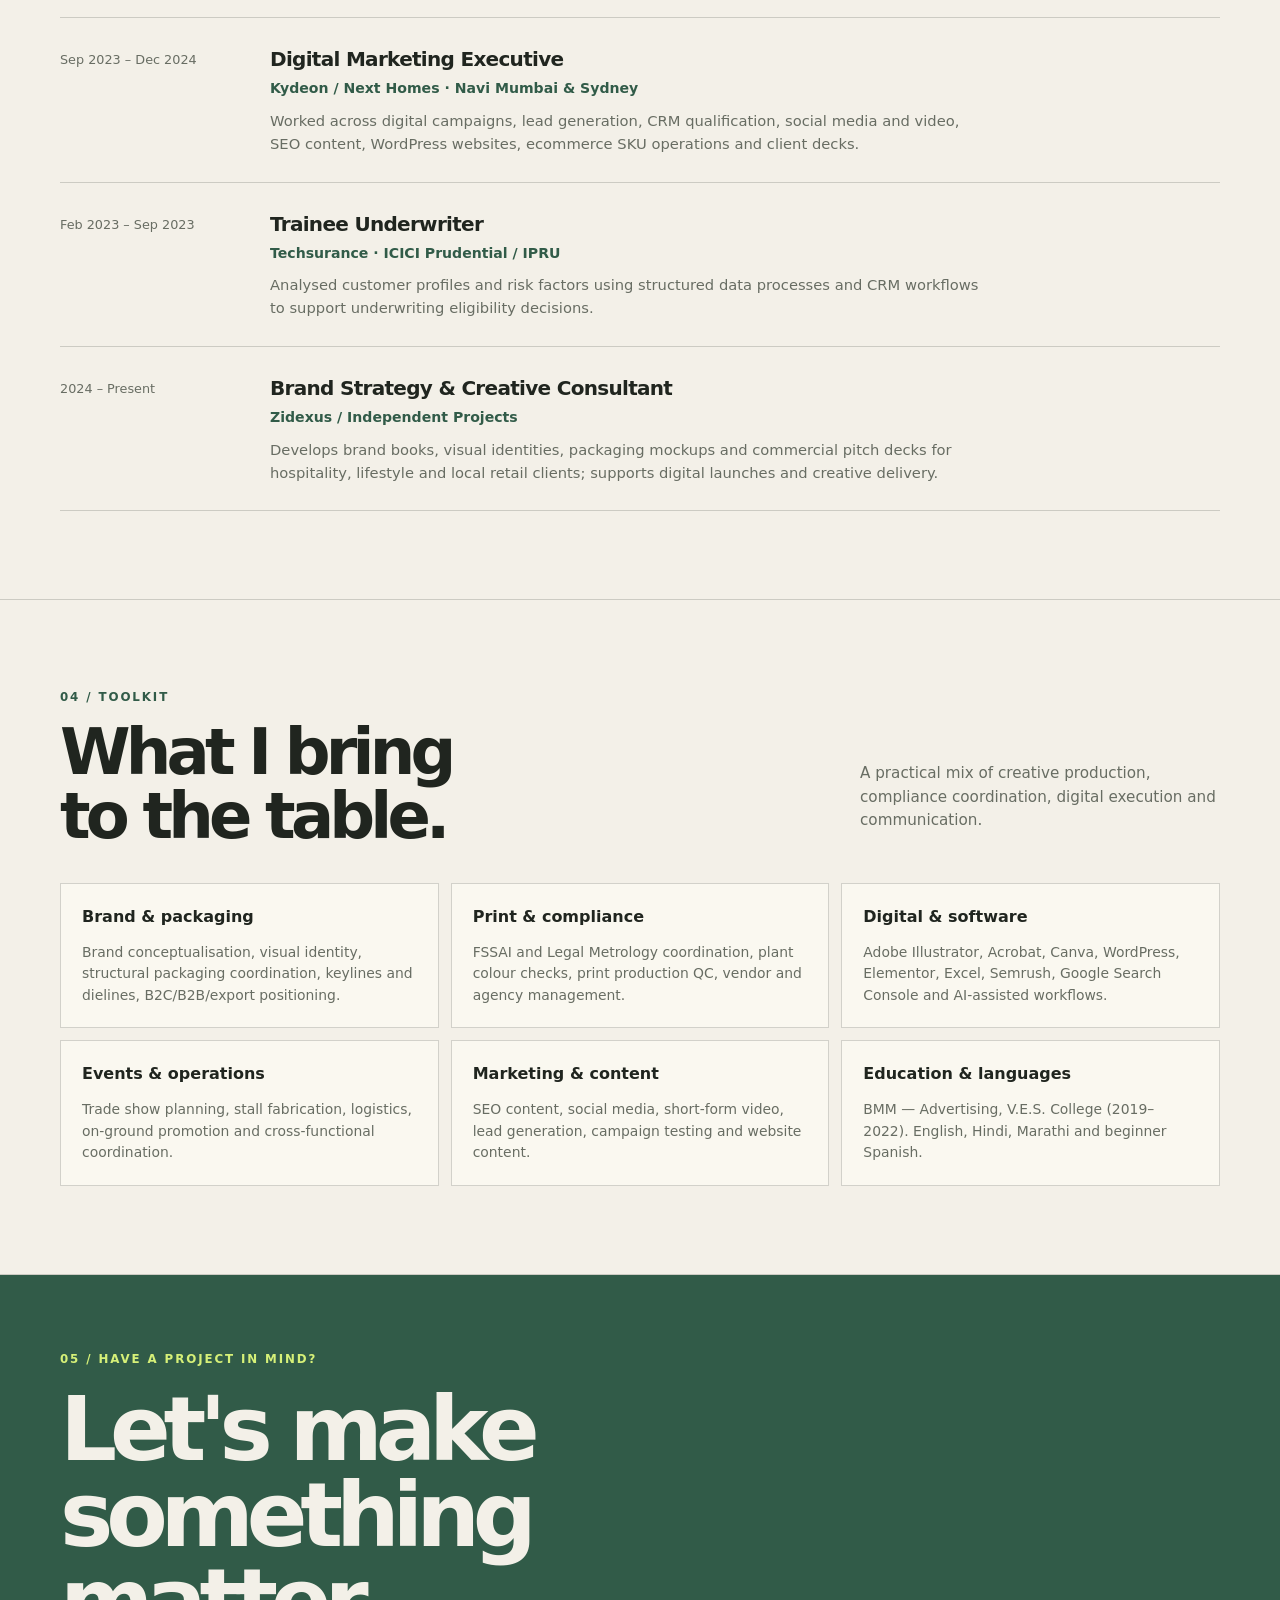
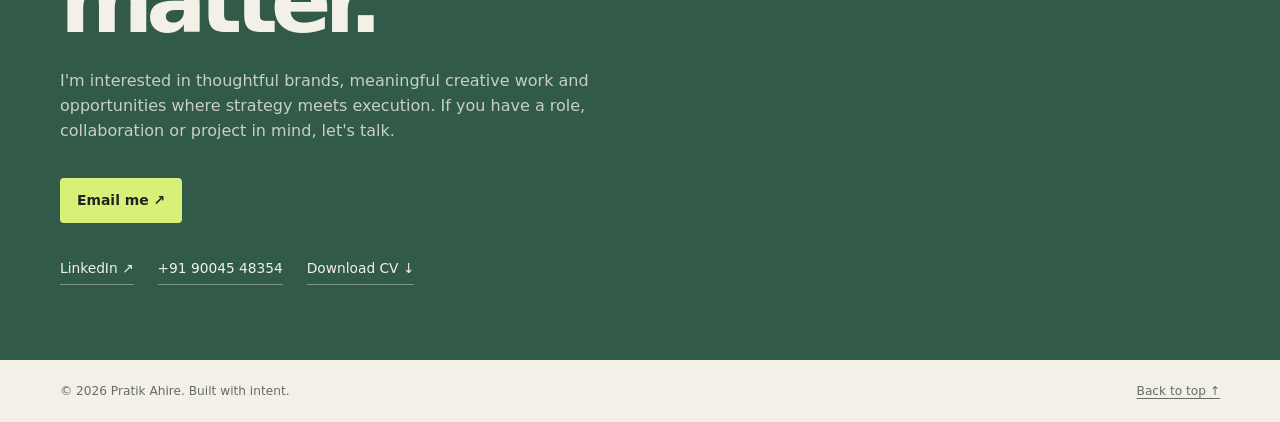
==== commit 99d8720b: "Update index.html" ====
--- a/index.html
+++ b/index.html
@@ -69,6 +69,86 @@
   .work-image { aspect-ratio: 4 / 3; }
   .work-caption { display: block; }
   .work-caption p { max-width: none; margin-top: 9px; }
+}
+
+/* Brand cards */
+.brand-cards {
+  display: grid;
+  grid-template-columns: repeat(4, minmax(0, 1fr));
+  gap: 12px;
+  margin-top: 25px;
+}
+
+.brand-card {
+  min-width: 0;
+  min-height: 150px;
+  padding: 22px;
+  box-sizing: border-box;
+  display: flex;
+  flex-direction: column;
+  justify-content: space-between;
+  border: 1px solid var(--line);
+  color: var(--ink);
+  text-decoration: none;
+  transition: transform 220ms ease, box-shadow 220ms ease,
+              border-color 220ms ease;
+}
+
+.brand-card h3 {
+  margin: 0;
+  font-family: var(--serif);
+  font-size: 2rem;
+  font-weight: 500;
+  letter-spacing: -0.06em;
+}
+
+.brand-card p {
+  margin: 20px 0 0;
+  font-size: 0.77rem;
+  color: var(--muted);
+}
+
+.brand-card.firo { background: var(--white); }
+.brand-card.allura { background: #e4e6d9; }
+.brand-card.euforia { background: #e8e0d2; }
+.brand-card.joviva { background: #dfe8df; }
+
+.brand-card:hover {
+  transform: translateY(-7px);
+  box-shadow: 0 12px 24px rgba(32, 37, 31, 0.12);
+  border-color: rgba(32, 37, 31, 0.35);
+}
+
+.brand-card:focus-visible {
+  outline: 3px solid var(--green);
+  outline-offset: 4px;
+}
+
+@media (max-width: 800px) {
+  .brand-cards {
+    grid-template-columns: repeat(2, minmax(0, 1fr));
+  }
+}
+
+@media (max-width: 400px) {
+  .brand-card {
+    padding: 16px;
+    min-height: 125px;
+  }
+
+  .brand-card h3 {
+    font-size: 1.6rem;
+  }
+}
+
+@media (prefers-reduced-motion: reduce) {
+  .brand-card {
+    transition: none;
+  }
+
+  .brand-card:hover {
+    transform: none;
+  }
 }
 
   </style>
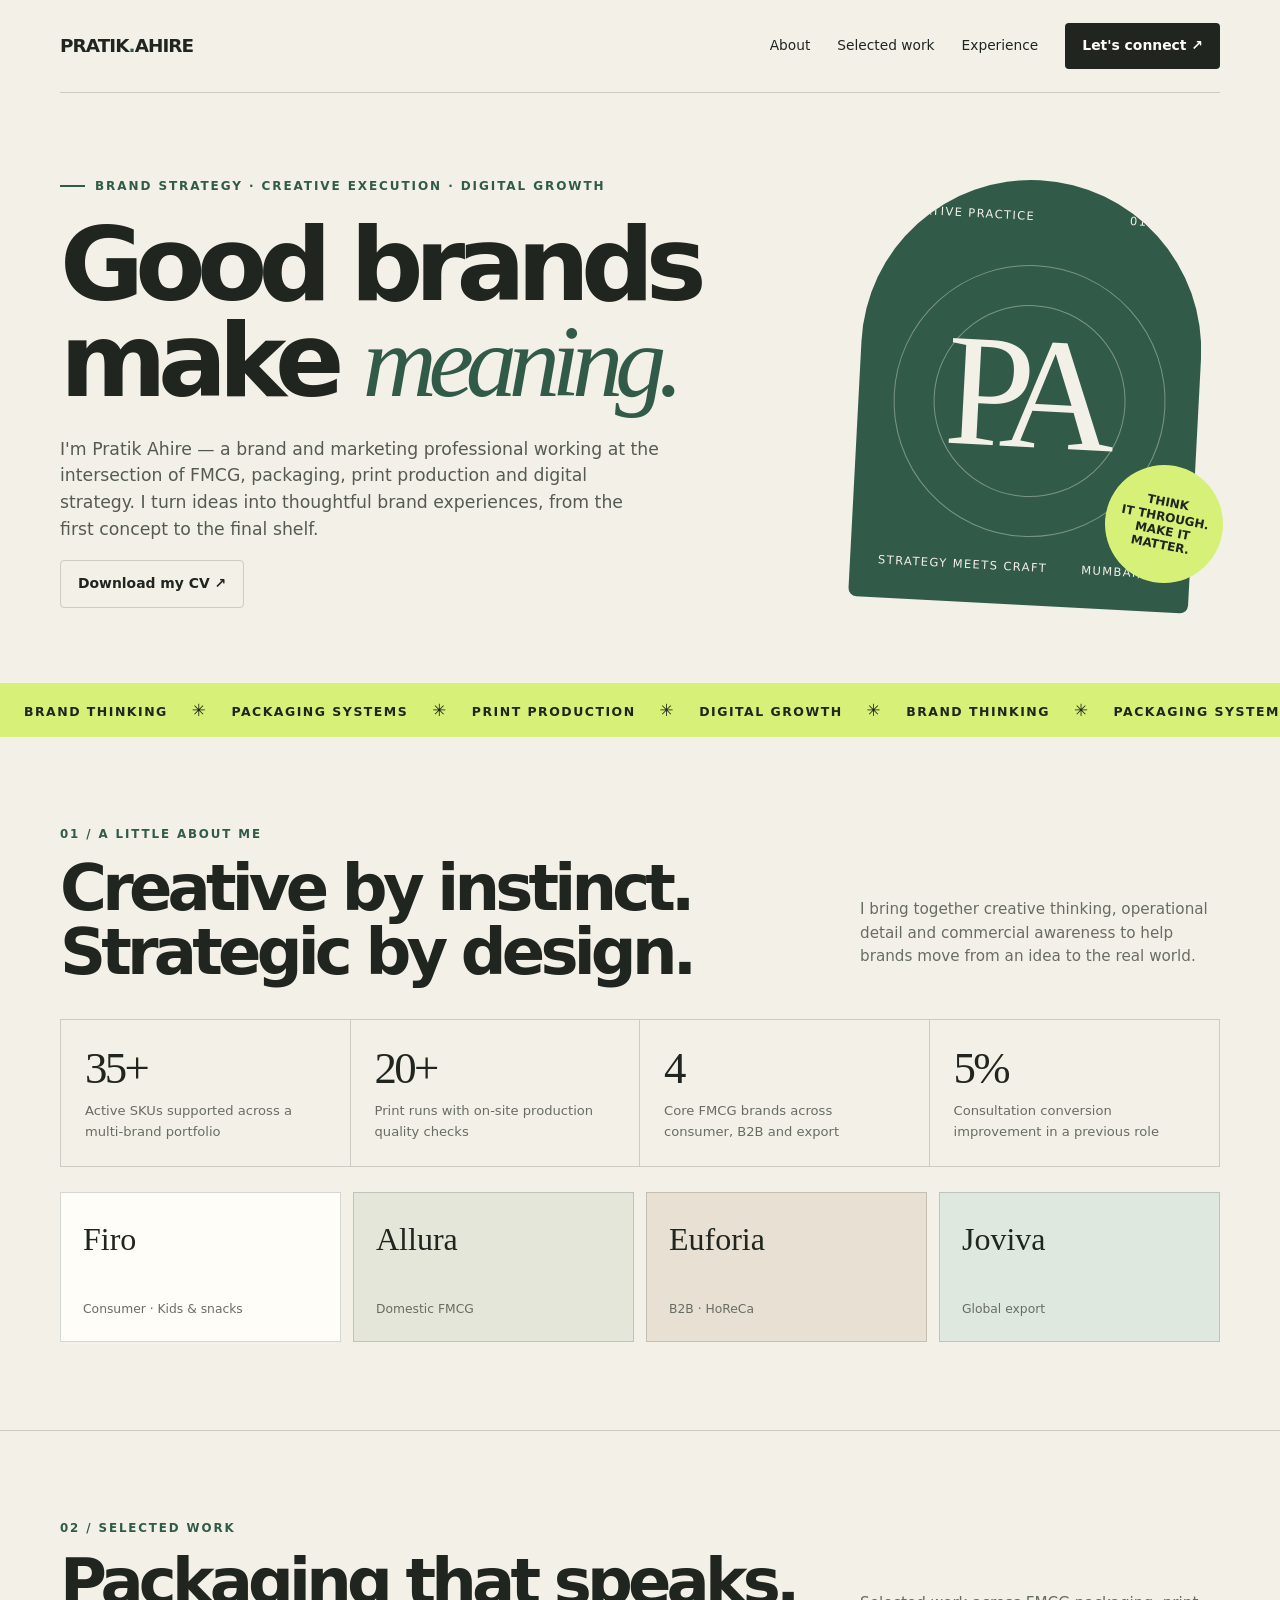
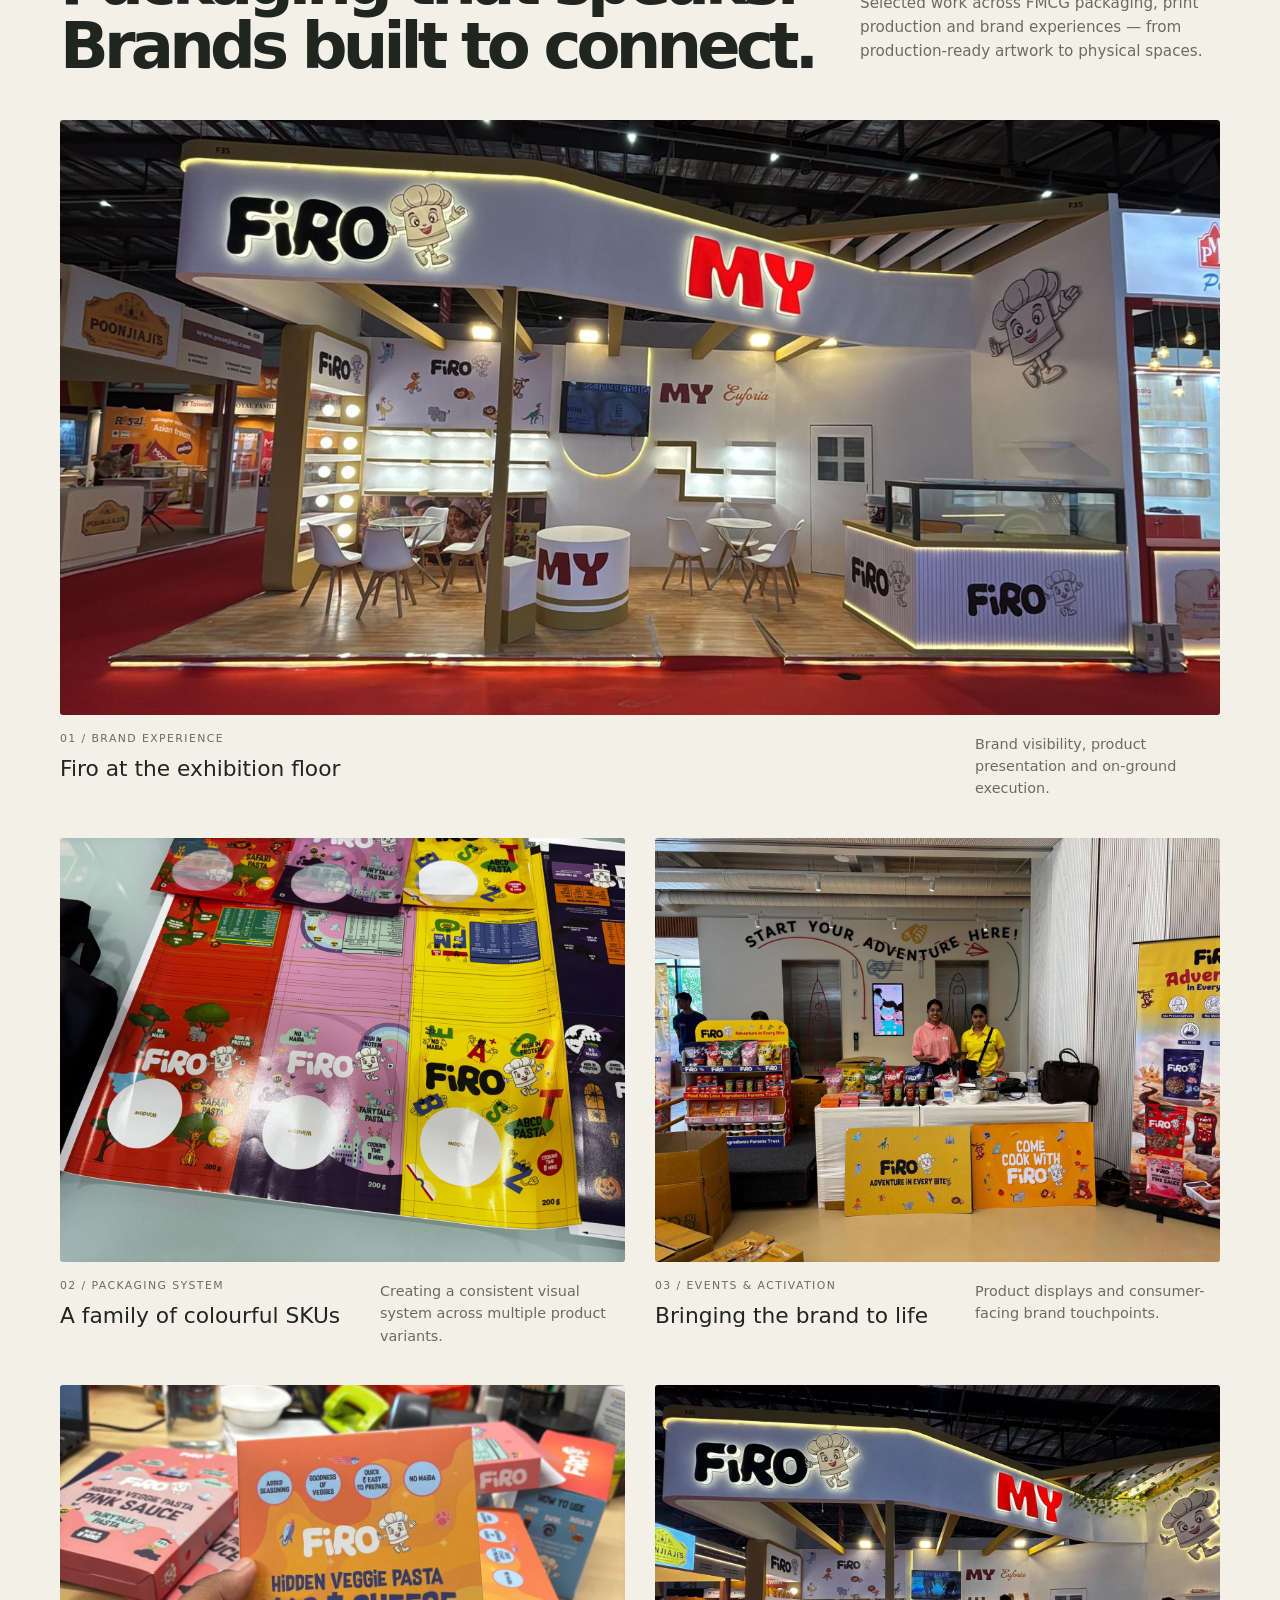
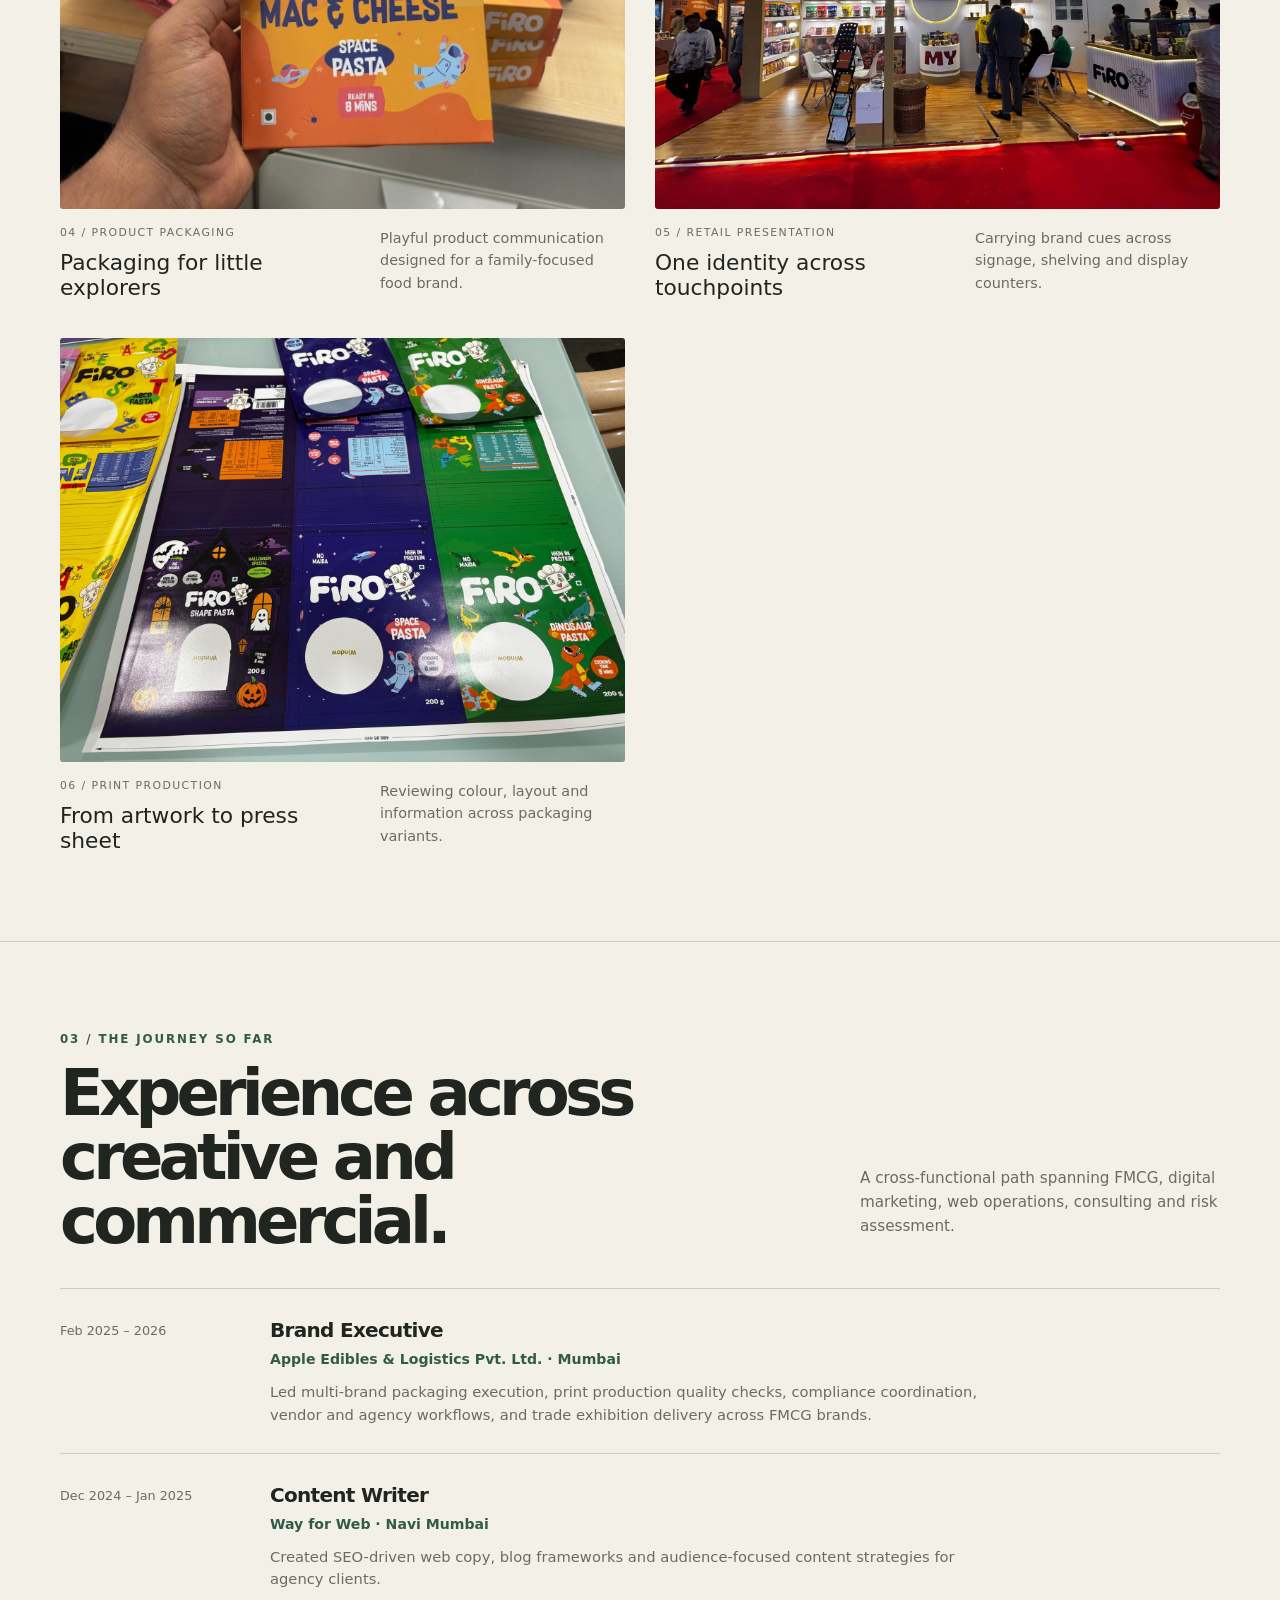
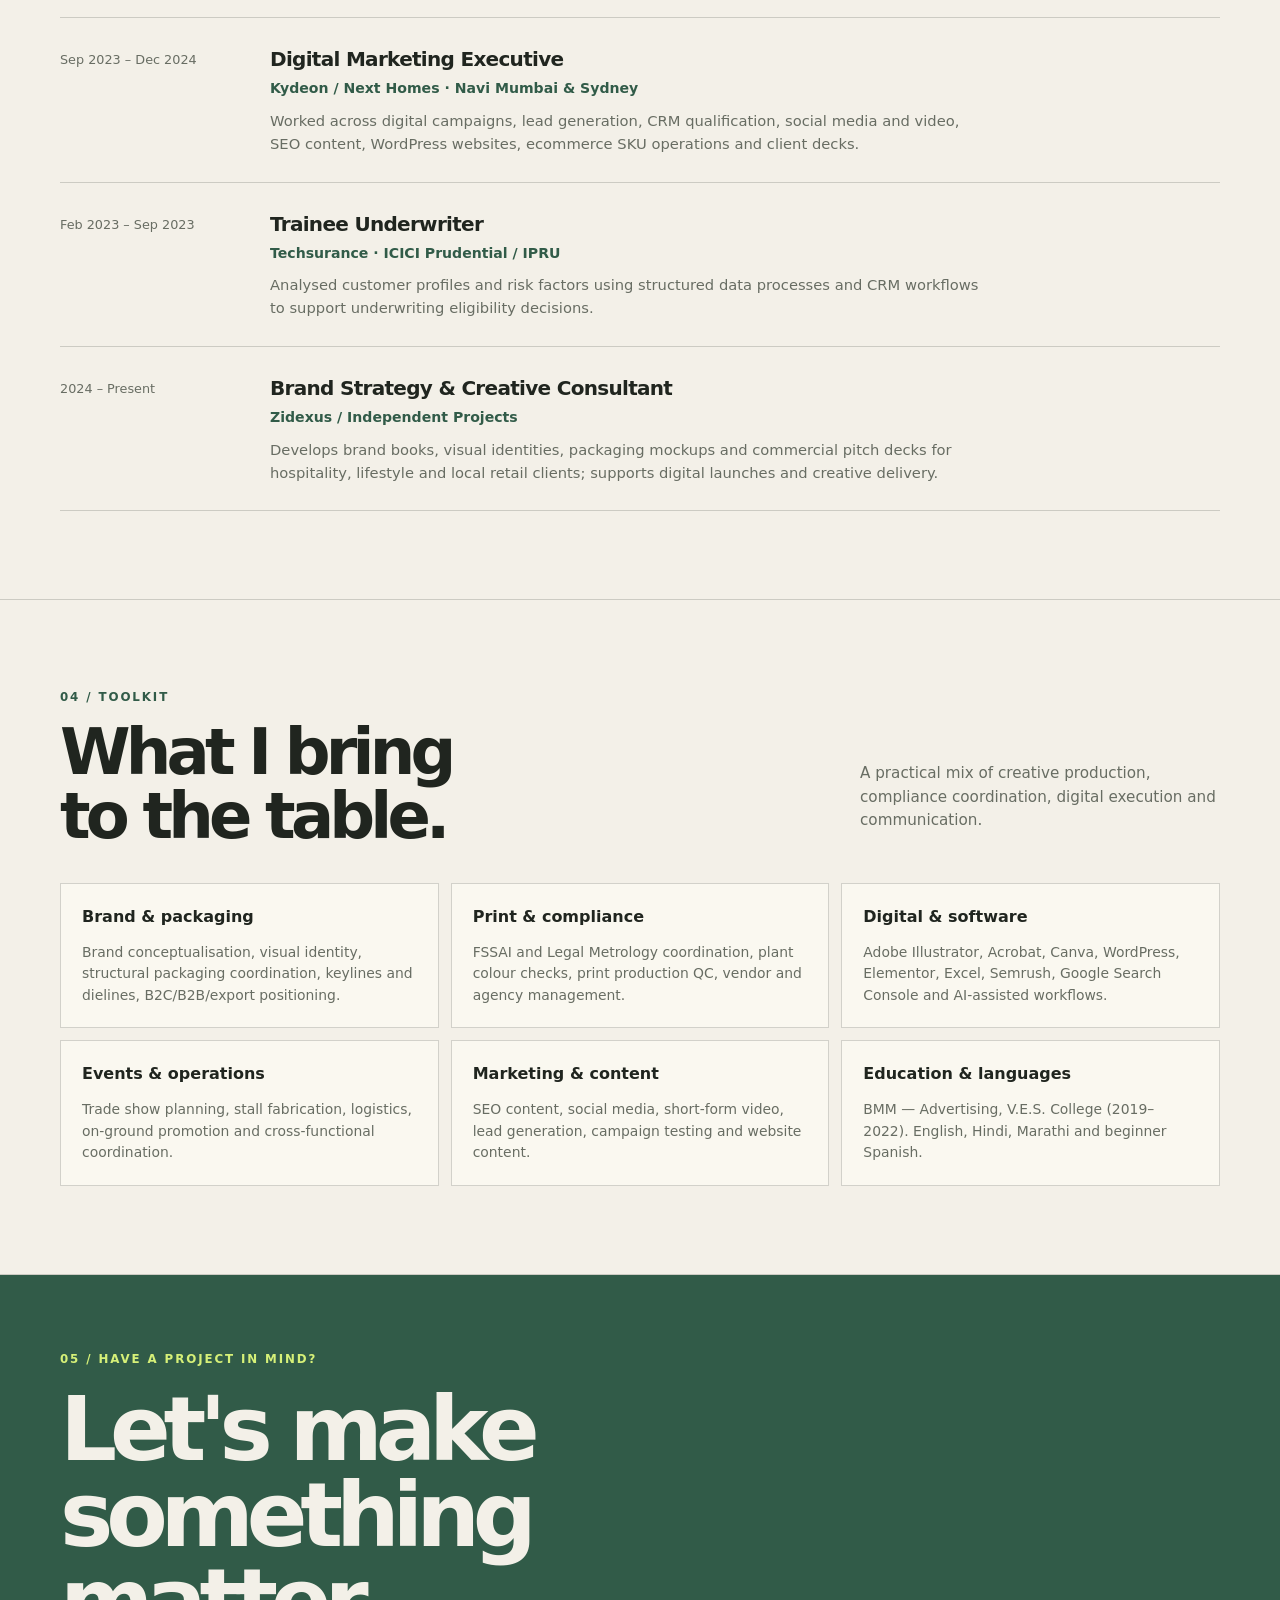
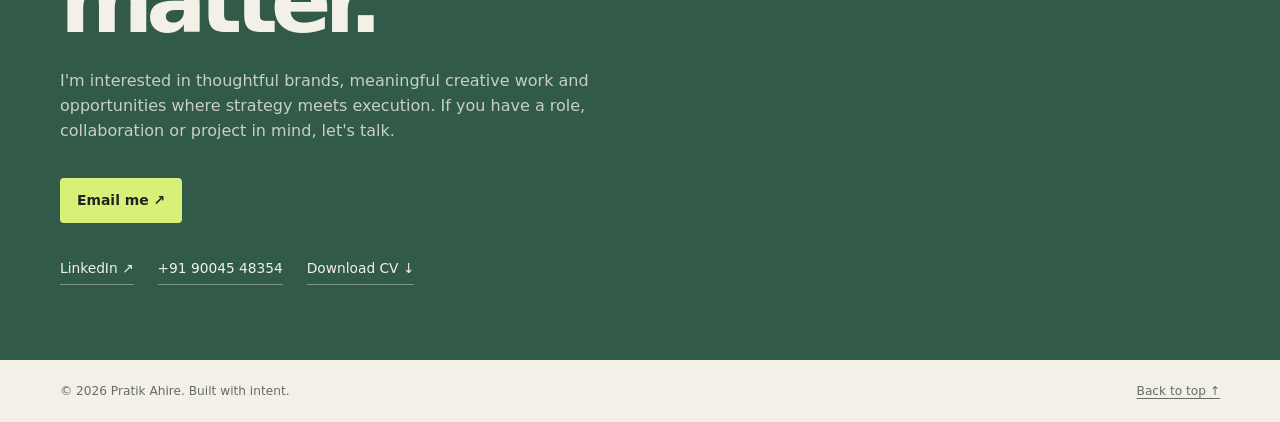
==== commit a74f1605: "Update index.html" ====
--- a/index.html
+++ b/index.html
@@ -80,35 +80,32 @@
 }
 
 .brand-card {
-  min-width: 0;
   min-height: 150px;
   padding: 22px;
-  box-sizing: border-box;
   display: flex;
   flex-direction: column;
   justify-content: space-between;
-  border: 1px solid var(--line);
-  color: var(--ink);
+  box-sizing: border-box;
+  border: 1px solid rgba(32, 37, 31, 0.18);
+  color: #20251f;
   text-decoration: none;
-  transition: transform 220ms ease, box-shadow 220ms ease,
-              border-color 220ms ease;
+  transition: transform 220ms ease, box-shadow 220ms ease;
 }
 
 .brand-card h3 {
   margin: 0;
-  font-family: var(--serif);
+  font-family: Georgia, "Times New Roman", serif;
   font-size: 2rem;
   font-weight: 500;
-  letter-spacing: -0.06em;
 }
 
 .brand-card p {
   margin: 20px 0 0;
+  color: #686d63;
   font-size: 0.77rem;
-  color: var(--muted);
-}
-
-.brand-card.firo { background: var(--white); }
+}
+
+.brand-card.firo { background: #fffdf7; }
 .brand-card.allura { background: #e4e6d9; }
 .brand-card.euforia { background: #e8e0d2; }
 .brand-card.joviva { background: #dfe8df; }
@@ -116,38 +113,11 @@
 .brand-card:hover {
   transform: translateY(-7px);
   box-shadow: 0 12px 24px rgba(32, 37, 31, 0.12);
-  border-color: rgba(32, 37, 31, 0.35);
-}
-
-.brand-card:focus-visible {
-  outline: 3px solid var(--green);
-  outline-offset: 4px;
 }
 
 @media (max-width: 800px) {
   .brand-cards {
     grid-template-columns: repeat(2, minmax(0, 1fr));
-  }
-}
-
-@media (max-width: 400px) {
-  .brand-card {
-    padding: 16px;
-    min-height: 125px;
-  }
-
-  .brand-card h3 {
-    font-size: 1.6rem;
-  }
-}
-
-@media (prefers-reduced-motion: reduce) {
-  .brand-card {
-    transition: none;
-  }
-
-  .brand-card:hover {
-    transform: none;
   }
 }
 
